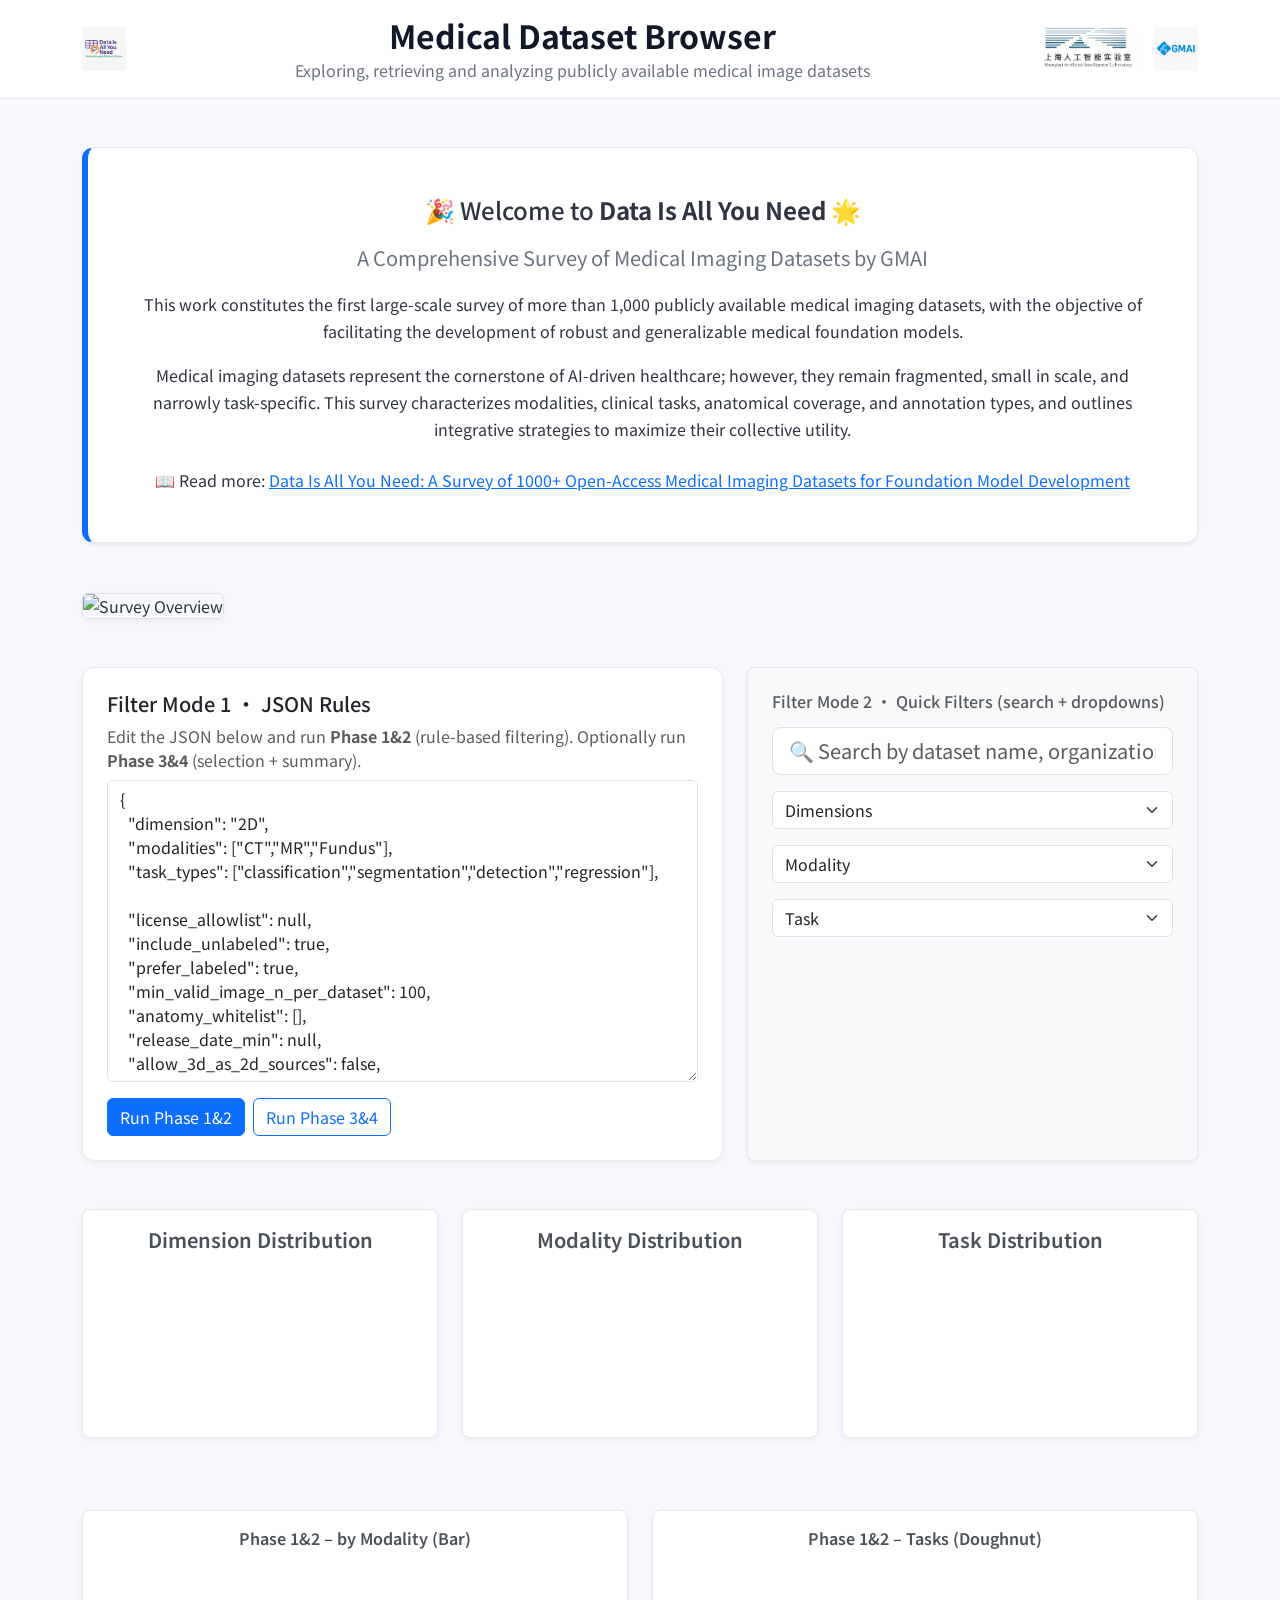
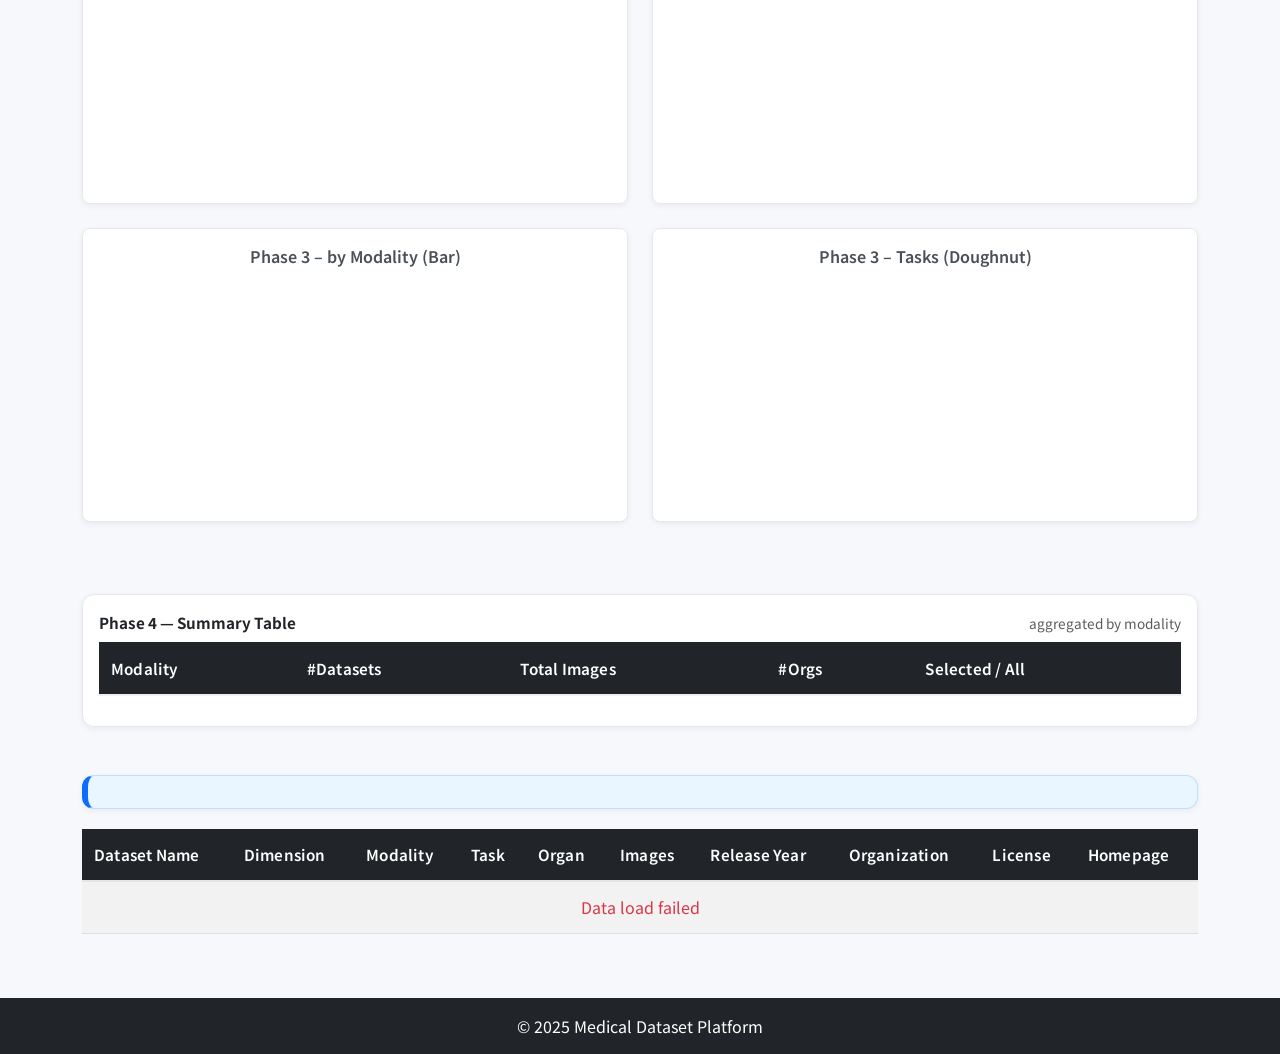
==== index.html @ 2f2f1a5c "Move index.html to repo root for GitHub Pages" ====
<!DOCTYPE html>
<html lang="en">
<head>
  <meta charset="UTF-8" />
  <meta
    name="viewport"
    content="width=device-width, initial-scale=1.0" />
  <title>Medical Dataset Browser</title>

  <!-- Bootstrap -->
  <link
    href="https://cdn.jsdelivr.net/npm/bootstrap@5.3.3/dist/css/bootstrap.min.css"
    rel="stylesheet" />

  <!-- Google Fonts -->
  <link rel="preconnect" href="https://fonts.googleapis.com" />
  <link rel="preconnect" href="https://fonts.gstatic.com" crossorigin />
  <link
    href="https://fonts.googleapis.com/css2?family=Noto+Sans+SC:wght@300;400;500;700&display=swap"
    rel="stylesheet" />

  <!-- Project styles -->
  <link rel="stylesheet" href="static/css/style.css" />

  <!-- Inline tweaks for header, layout, and compact phase charts -->
  <style>
    /* White header with left/right logos */
    .app-header {
      background: #ffffff;
      border-bottom: 1px solid #e6e8ef;
    }
    .app-header .header-title {
      color: #111827;
      font-weight: 700;
      font-size: 2rem;
      margin: 0;
      line-height: 1.2;
    }
    .app-header .subtitle {
      color: #6b7280;
      margin: 0;
    }
    .app-header img {
      height: 38px;
      object-fit: contain;
    }
    @media (min-width: 992px) {
      .app-header img { height: 44px; }
    }

    /* Put Mode 1 (JSON) and Mode 2 (Quick) on one row */
    #filter-row .card,
    #filters { height: 100%; }

    /* Compact phase charts */
    #phase-charts canvas { max-height: 220px; height: 220px; }

    .summary-title { font-size: .95rem; font-weight: 700; }
  </style>
</head>
<body>
  <!-- Header (white) with one logo on the left and two on the right) -->
  <header class="app-header py-3">
    <div class="container">
      <div class="d-flex align-items-center justify-content-between gap-3">
        <!-- Left: single logo -->
        <div class="d-flex align-items-center gap-2">
          <img src="static/img/logo-survey.png" alt="Survey Logo">
        </div>

        <!-- Center: title -->
        <div class="text-center flex-grow-1">
          <h1 class="header-title mb-1">Medical Dataset Browser</h1>
          <p class="subtitle">Exploring, retrieving and analyzing publicly available medical image datasets</p>
        </div>

        <!-- Right: two logos -->
        <div class="d-flex align-items-center gap-3">
          <img src="static/img/logo-shai.png" alt="Shanghai AI Lab Logo">
          <img src="static/img/logo-gmai.png" alt="GMAI Logo">
        </div>
      </div>
    </div>
  </header>

  <main class="container my-5">
    <!-- Intro -->
    <section class="intro-box p-4 p-md-5 mb-5 text-center shadow-sm">
      <h4 class="mb-3">🎉 Welcome to <strong>Data Is All You Need</strong> 🌟</h4>
      <p class="lead mb-3">A Comprehensive Survey of Medical Imaging Datasets by GMAI</p>
      <p>
        This work constitutes the first large-scale survey of more than 1,000 publicly available medical imaging datasets,
        with the objective of facilitating the development of robust and generalizable medical foundation models.
      </p>
      <p>
        Medical imaging datasets represent the cornerstone of AI-driven healthcare; however, they remain fragmented, small in scale,
        and narrowly task-specific. This survey characterizes modalities, clinical tasks, anatomical coverage, and annotation types,
        and outlines integrative strategies to maximize their collective utility.
      </p>
      <p class="mt-4 mb-0">
        📖 Read more:
        <a href="#" class="text-decoration-underline">Data Is All You Need: A Survey of 1000+ Open-Access Medical Imaging Datasets for Foundation Model Development</a>
      </p>
    </section>

    <!-- Visual summary -->
    <section id="visual-summary" class="mb-5">
      <div class="row mb-4">
        <div class="col-12">
          <img src="static/img/overview.png" class="img-fluid rounded border" alt="Survey Overview" />
        </div>
      </div>
    </section>

    <!-- Filters row: Mode 1 (JSON) + Mode 2 (Quick) side by side -->
    <section id="filter-row" class="mb-5">
      <div class="row g-4 align-items-stretch">
        <!-- Mode 1: JSON Rules -->
        <div class="col-lg-7">
          <section class="card p-3 p-md-4 h-100">
            <h5 class="mb-2">Filter Mode 1 · JSON Rules</h5>
            <p class="text-muted mb-2">
              Edit the JSON below and run <strong>Phase 1&2</strong> (rule-based filtering). Optionally run <strong>Phase 3&4</strong> (selection + summary).
            </p>
            <textarea id="filter-json" class="form-control" rows="12" spellcheck="false">
{
  "dimension": "2D",
  "modalities": ["CT","MR","Fundus"],
  "task_types": ["classification","segmentation","detection","regression"],

  "license_allowlist": null,
  "include_unlabeled": true,
  "prefer_labeled": true,
  "min_valid_image_n_per_dataset": 100,
  "anatomy_whitelist": [],
  "release_date_min": null,
  "allow_3d_as_2d_sources": false,

  "selection": {
    "enable": false,
    "min_datasets_per_modality": 2,
    "min_orgs_per_modality": 2
  }
}
            </textarea>
            <div class="mt-3 d-flex flex-wrap gap-2">
              <button id="btn-apply-phase12" class="btn btn-primary">Run Phase 1&2</button>
              <button id="btn-apply-phase3" class="btn btn-outline-primary">Run Phase 3&4</button>
              <span id="json-error" class="text-danger ms-2"></span>
            </div>
          </section>
        </div>

        <!-- Mode 2: Quick Filters -->
        <div class="col-lg-5">
          <section id="filters" class="p-4 bg-light rounded-3 shadow-sm h-100">
            <h6 class="mb-3 text-muted">Filter Mode 2 · Quick Filters (search + dropdowns)</h6>
            <div class="row g-3 align-items-center">
              <div class="col-12">
                <input
                  type="text"
                  id="search-box"
                  class="form-control form-control-lg"
                  placeholder="🔍 Search by dataset name, organization, or organ..." />
              </div>
              <div class="col-12">
                <select id="dimension-filter" class="form-select">
                  <option value="">Dimensions</option>
                </select>
              </div>
              <div class="col-12">
                <select id="modality-filter" class="form-select">
                  <option value="">Modality</option>
                </select>
              </div>
              <div class="col-12">
                <select id="task-filter" class="form-select">
                  <option value="">Task</option>
                </select>
              </div>
            </div>
          </section>
        </div>
      </div>
    </section>

    <!-- Global charts (overview) -->
    <section id="charts" class="mb-5">
      <div class="row text-center">
        <div class="col-lg-4 col-md-6 mb-4">
          <div class="chart-container">
            <h5 class="chart-title">Dimension Distribution</h5>
            <canvas id="dimension-chart"></canvas>
          </div>
        </div>
        <div class="col-lg-4 col-md-6 mb-4">
          <div class="chart-container">
            <h5 class="chart-title">Modality Distribution</h5>
            <canvas id="modality-chart"></canvas>
          </div>
        </div>
        <div class="col-lg-4 col-md-12 mb-4">
          <div class="chart-container">
            <h5 class="chart-title">Task Distribution</h5>
            <canvas id="task-chart"></canvas>
          </div>
        </div>
      </div>
    </section>

    <!-- Phase charts (driven by JSON) -->
    <section id="phase-charts" class="mb-5">
      <div class="row text-center">
        <!-- Phase 1&2: Bar + Pie on one row -->
        <div class="col-md-6 mb-4">
          <div class="chart-container">
            <h6 class="chart-title">Phase 1&2 – by Modality (Bar)</h6>
            <canvas id="phase12-modality-bar"></canvas>
          </div>
        </div>
        <div class="col-md-6 mb-4">
          <div class="chart-container">
            <h6 class="chart-title">Phase 1&2 – Tasks (Doughnut)</h6>
            <canvas id="phase12-task-pie"></canvas>
          </div>
        </div>

        <!-- Phase 3: Bar + Pie on one row -->
        <div class="col-md-6 mb-4">
          <div class="chart-container">
            <h6 class="chart-title">Phase 3 – by Modality (Bar)</h6>
            <canvas id="phase3-modality-bar"></canvas>
          </div>
        </div>
        <div class="col-md-6 mb-4">
          <div class="chart-container">
            <h6 class="chart-title">Phase 3 – Tasks (Doughnut)</h6>
            <canvas id="phase3-task-pie"></canvas>
          </div>
        </div>
      </div>
    </section>

    <!-- Phase 4: Summary table -->
    <section id="selection-summary" class="mb-5">
      <div class="card p-3">
        <div class="d-flex justify-content-between align-items-center">
          <span class="summary-title">Phase 4 — Summary Table</span>
          <span class="text-muted" style="font-size:.85rem;">aggregated by modality</span>
        </div>
        <div class="table-responsive mt-2">
          <table class="table table-sm table-striped align-middle">
            <thead class="table-dark">
              <tr>
                <th>Modality</th>
                <th>#Datasets</th>
                <th>Total Images</th>
                <th>#Orgs</th>
                <th>Selected / All</th>
              </tr>
            </thead>
            <tbody id="stats-body"></tbody>
          </table>
        </div>
      </div>
    </section>

    <!-- Dataset table (infinite scroll) -->
    <section id="dataset-table">
      <p id="results-count" class="text-muted" aria-live="polite"></p>
      <div class="table-responsive">
        <table class="table table-hover table-striped align-middle">
          <thead class="table-dark">
            <tr>
              <th>Dataset Name</th>
              <th>Dimension</th>
              <th>Modality</th>
              <th>Task</th>
              <th>Organ</th>
              <th>Images</th>
              <th>Release Year</th>
              <th>Organization</th>
              <th>License</th>
              <th>Homepage</th>
            </tr>
          </thead>
          <tbody id="table-body"></tbody>
        </table>

        <div id="no-results" class="alert alert-warning text-center d-none" role="alert">
          No matching dataset was found.
        </div>

        <div id="loading-indicator" class="text-center p-4 d-none" aria-live="polite">
          <div class="spinner-border text-primary" role="status">
            <span class="visually-hidden">Loading...</span>
          </div>
          <p class="mt-2 mb-0">Load more data...</p>
        </div>
      </div>
    </section>
  </main>

  <!-- Footer -->
  <footer class="bg-dark text-white text-center py-3 mt-5">
    <p class="mb-0">&copy; 2025 Medical Dataset Platform</p>
  </footer>

  <!-- Chart.js -->
  <script src="https://cdn.jsdelivr.net/npm/chart.js"></script>

  <!-- App script -->
  <script src="static/js/script.js"></script>
</body>
</html>
---- static/css/style.css ----
/* =========================
   Theme variables
   ========================= */
   :root {
    --bg: #f7f8fb;
    --text: #2f3441;
    --muted: #6b7280;
    --border: #e6e8ef;
    --card: #ffffff;
  
    --primary: #0d6efd;
    --primary-600: #0a58ca;
    --primary-100: #e9f5ff;
  
    --success: #198754;
    --warning: #ffc107;
    --danger: #dc3545;
  
    --shadow-sm: 0 2px 6px rgba(20, 25, 36, 0.06);
    --shadow-md: 0 8px 24px rgba(20, 25, 36, 0.10);
    --shadow-lg: 0 16px 36px rgba(20, 25, 36, 0.14);
  
    --radius: 12px;
    --radius-sm: 8px;
  }
  
  /* =========================
     Global
     ========================= */
  html, body {
    height: 100%;
  }
  
  body {
    font-family: 'Noto Sans SC', system-ui, -apple-system, Segoe UI, Roboto, 'Helvetica Neue', Arial, sans-serif;
    background-color: var(--bg);
    color: var(--text);
    -webkit-font-smoothing: antialiased;
    -moz-osx-font-smoothing: grayscale;
  }
  
  /* =========================
     Header
     ========================= */
  header {
    background: #111827; /* deep gray for better contrast */
  }
  header .header-title {
    font-weight: 700;
    font-size: 2.25rem;
  }
  
  /* =========================
     Logos
     ========================= */
  #logos img {
    max-height: 72px;
    object-fit: contain;
    transition: transform .25s ease, filter .25s ease;
  }
  #logos img:hover {
    transform: translateY(-2px) scale(1.04);
    filter: saturate(1.1);
  }
  
  /* =========================
     Intro / Hero
     ========================= */
  .intro-box {
    background: var(--card);
    border: 1px solid var(--border);
    border-left: 6px solid var(--primary);
    border-radius: var(--radius);
    line-height: 1.7;
    box-shadow: var(--shadow-sm);
  }
  .intro-box .lead {
    font-weight: 400;
    color: var(--muted);
  }
  
  /* =========================
     Visual summary image
     ========================= */
  #visual-summary .img-fluid {
    border-radius: var(--radius);
    transition: transform .25s ease, box-shadow .25s ease;
    box-shadow: var(--shadow-sm);
  }
  #visual-summary .img-fluid:hover {
    transform: scale(1.01);
    box-shadow: var(--shadow-md);
  }
  
  /* =========================
     Filters panel (Mode 2)
     ========================= */
  #filters {
    background: #ffffff;
    border: 1px solid var(--border);
    border-radius: var(--radius);
    transition: box-shadow .25s ease, transform .25s ease;
    box-shadow: var(--shadow-sm);
  }
  #filters:hover {
    box-shadow: var(--shadow-md);
    transform: translateY(-1px);
  }
  
  .form-control:focus,
  .form-select:focus {
    border-color: var(--primary);
    box-shadow: 0 0 0 .25rem rgba(13, 110, 253, .15);
  }
  
  /* =========================
     Charts
     ========================= */
  .chart-container {
    background-color: var(--card);
    padding: 18px;
    border-radius: var(--radius-sm);
    border: 1px solid var(--border);
    box-shadow: var(--shadow-sm);
    transition: box-shadow .25s ease, transform .25s ease;
  }
  .chart-container:hover {
    box-shadow: var(--shadow-md);
    transform: translateY(-2px);
  }
  
  .chart-title {
    color: #495057;
    margin-bottom: 12px;
    font-weight: 600;
  }
  
  #phase-charts canvas { /* compact phase charts */
    max-height: 220px;
    height: 220px;
  }
  
  canvas:hover {
    cursor: pointer;
  }
  
  /* =========================
     Results banner
     ========================= */
  #results-count {
    background-color: var(--primary-100);
    border: 1px solid #bde0ff;
    border-left: 6px solid var(--primary);
    border-radius: var(--radius);
    padding: 1rem 1.25rem;
    margin-bottom: 1.25rem;
    font-size: 1.05rem;
    font-weight: 600;
    color: var(--primary-600);
    box-shadow: var(--shadow-sm);
  }
  
  /* =========================
     Table
     ========================= */
  .table-responsive {
    background: transparent;
  }
  
  /* Sticky header with subtle backdrop */
  .table thead {
    position: sticky;
    top: 0;
    z-index: 10;
    background: #1f2937; /* slate-800 */
    color: #fff;
    box-shadow: 0 2px 0 rgba(0,0,0,.06);
  }
  .table thead th {
    border: none;
    letter-spacing: .2px;
    font-weight: 600;
    font-size: .95rem;
  }
  
  /* Row cells */
  .table td, .table th {
    padding: 0.9rem 0.75rem;
    vertical-align: middle;
  }
  
  /* Zebra rows (subtle) */
  .table-striped > tbody > tr:nth-of-type(odd) > * {
    --bs-table-accent-bg: #fafbfc;
  }
  
  /* Row hover “lift” effect */
  .table-hover tbody tr {
    transition: transform .18s ease, box-shadow .18s ease, background-color .18s ease;
  }
  .table-hover tbody tr:hover {
    background-color: #eef2ff; /* soft indigo tint */
    transform: translateY(-1px);
    box-shadow: 0 6px 16px rgba(17, 24, 39, .10);
  }
  
  /* Links */
  .table a {
    text-decoration: none;
    font-weight: 600;
    color: var(--primary-600);
  }
  .table a:hover {
    text-decoration: underline;
  }
  
  /* “Badge” chip styling in Dimension column */
  .badge.bg-secondary {
    background: #6c757d;
    border: 1px solid rgba(255,255,255,.35);
    font-weight: 600;
    letter-spacing: .2px;
    padding: .4em .55em;
    border-radius: 999px;
  }
  
  /* No results alert */
  #no-results {
    font-size: 1.05rem;
    font-weight: 600;
    border-radius: var(--radius-sm);
  }
  
  /* =========================
     Cards (generic)
     ========================= */
  .card {
    border: 1px solid var(--border);
    border-radius: var(--radius);
    box-shadow: var(--shadow-sm);
  }
  .card:hover {
    box-shadow: var(--shadow-md);
  }
  
  /* =========================
     Footer
     ========================= */
  footer {
    padding-top: 1.5rem;
    padding-bottom: 1.5rem;
    background: #111827;
  }
  
  /* =========================
     Utilities
     ========================= */
  .rounded-xl { border-radius: 16px !important; }
  .shadow-soft { box-shadow: var(--shadow-sm) !important; }
  .shadow-elevate { box-shadow: var(--shadow-md) !important; }
  
  /* Make buttons feel a bit crisper on hover */
  .btn-primary:hover {
    filter: brightness(0.98) saturate(1.05);
    box-shadow: 0 6px 16px rgba(13, 110, 253, .25);
    transform: translateY(-1px);
    transition: all .18s ease;
  }
  .btn-outline-primary:hover {
    box-shadow: 0 6px 16px rgba(13, 110, 253, .20);
    transform: translateY(-1px);
    transition: all .18s ease;
  }
  
  /* Phase 4 small title already in HTML; ensure compact spacing */
  .summary-title {
    font-size: .95rem;
    font-weight: 700;
  }
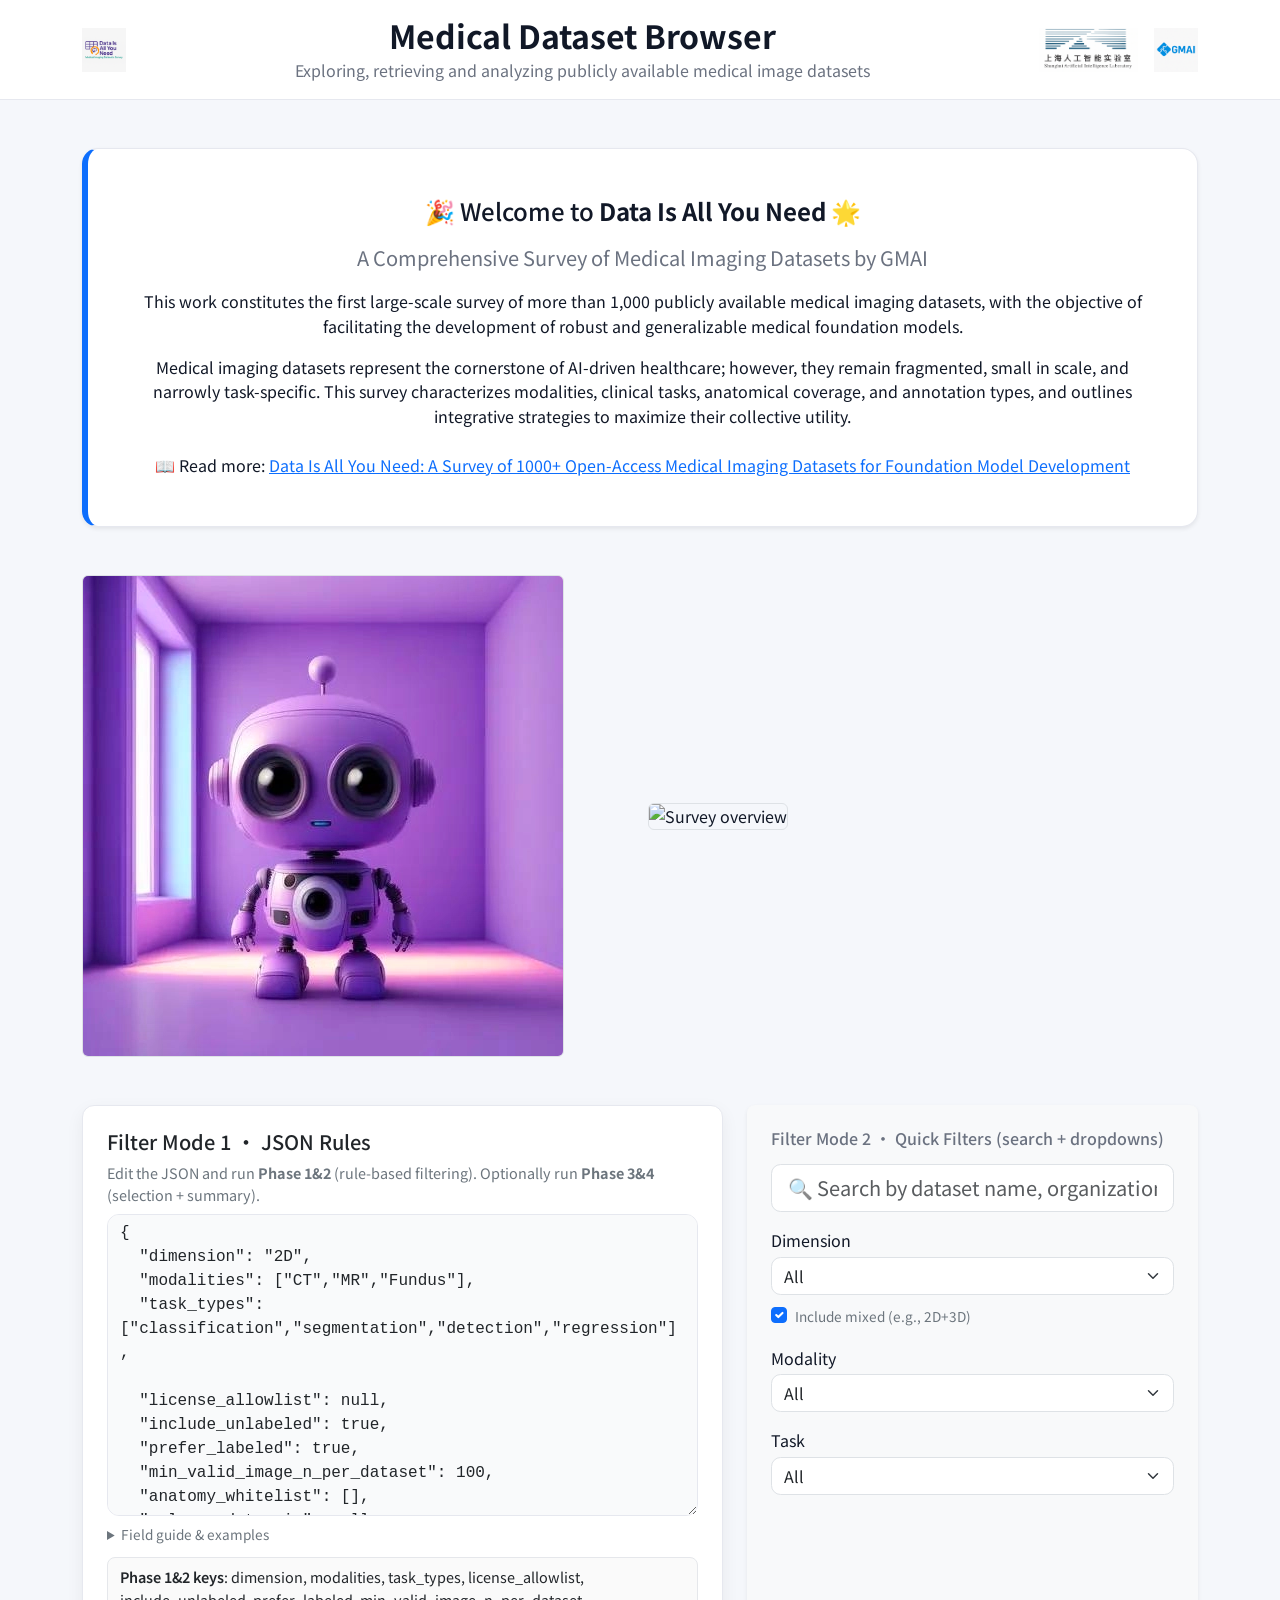
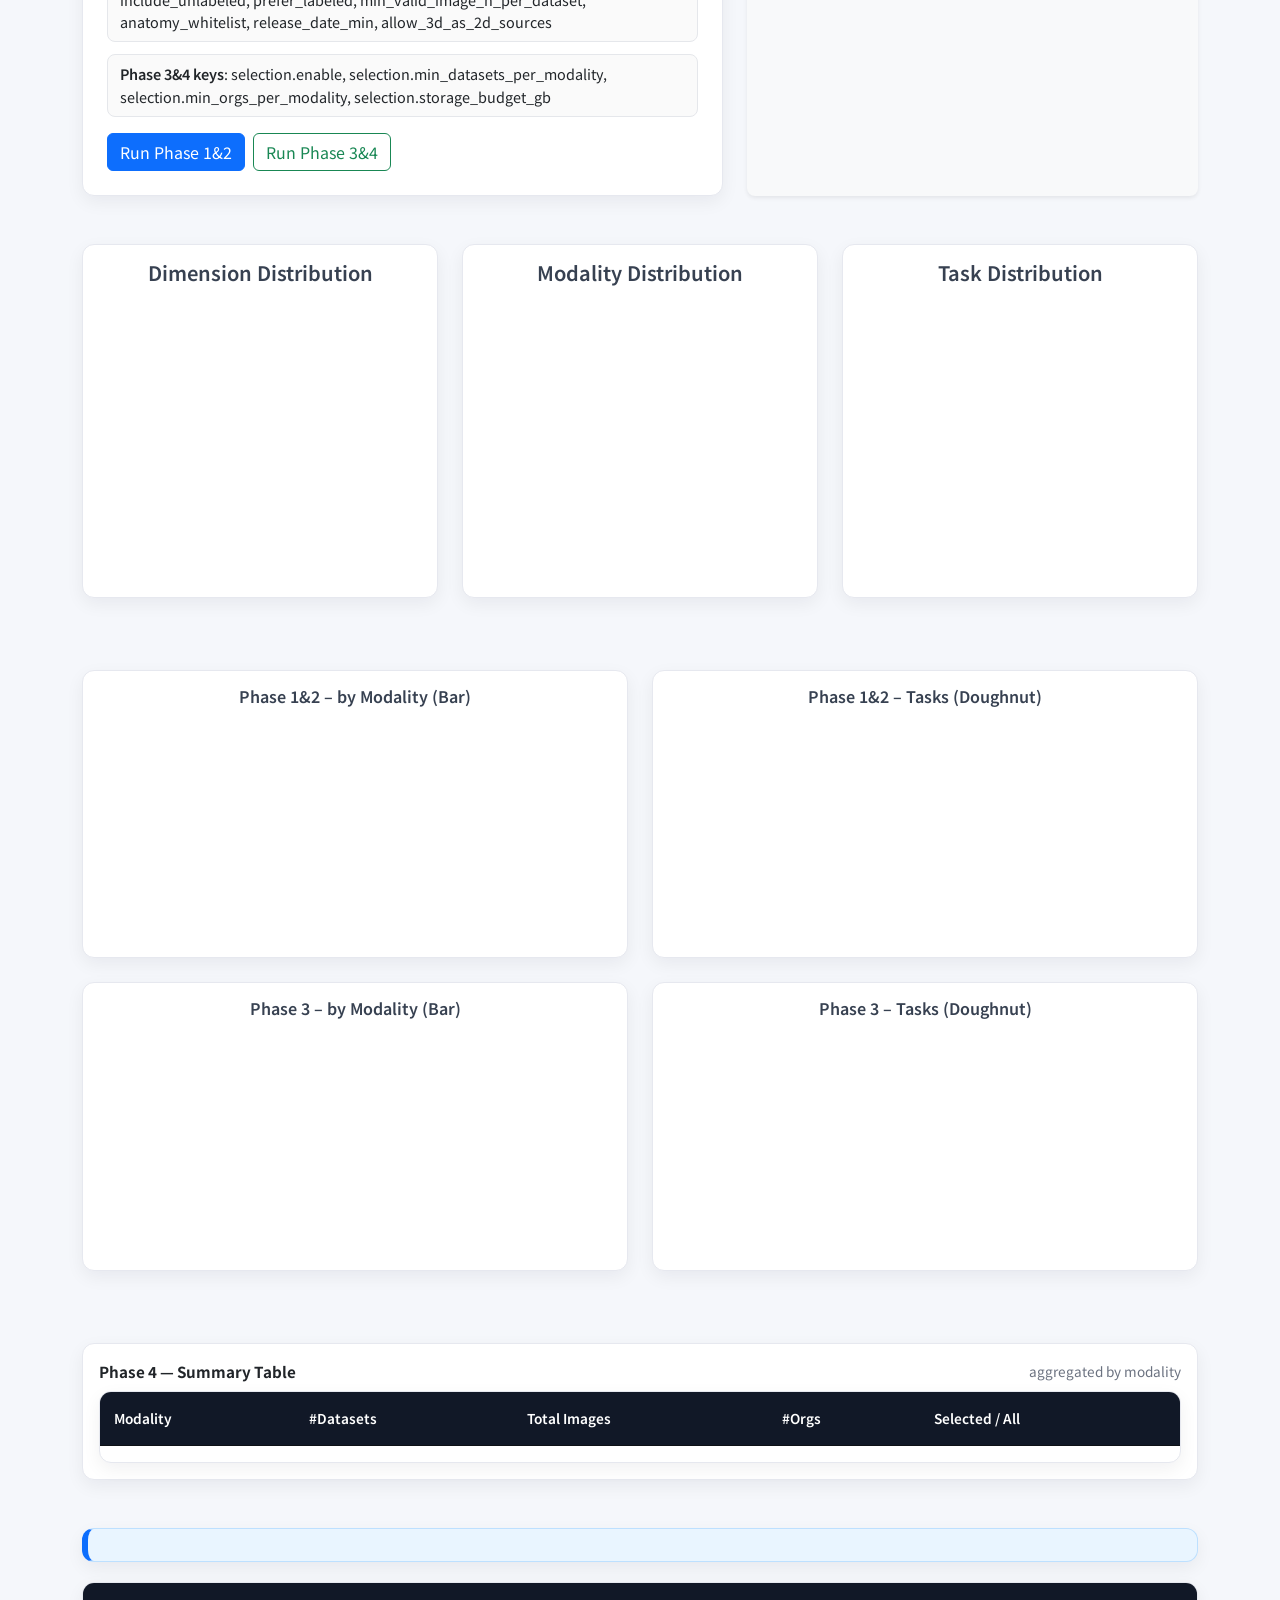
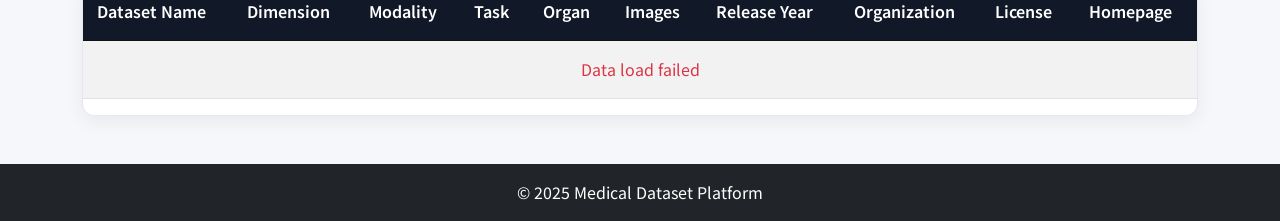
==== commit f16a64d6: "style: refine theme, table hover, phase highlights; docs: layout polish" ====
--- a/index.html
+++ b/index.html
@@ -22,44 +22,34 @@
   <!-- Project styles -->
   <link rel="stylesheet" href="static/css/style.css" />
 
-  <!-- Inline tweaks for header, layout, and compact phase charts -->
   <style>
-    /* White header with left/right logos */
-    .app-header {
-      background: #ffffff;
-      border-bottom: 1px solid #e6e8ef;
-    }
-    .app-header .header-title {
-      color: #111827;
-      font-weight: 700;
-      font-size: 2rem;
-      margin: 0;
-      line-height: 1.2;
-    }
-    .app-header .subtitle {
-      color: #6b7280;
-      margin: 0;
-    }
-    .app-header img {
-      height: 38px;
-      object-fit: contain;
-    }
-    @media (min-width: 992px) {
-      .app-header img { height: 44px; }
-    }
-
-    /* Put Mode 1 (JSON) and Mode 2 (Quick) on one row */
-    #filter-row .card,
-    #filters { height: 100%; }
-
-    /* Compact phase charts */
-    #phase-charts canvas { max-height: 220px; height: 220px; }
-
-    .summary-title { font-size: .95rem; font-weight: 700; }
+    /* header */
+    .app-header{background:#fff;border-bottom:1px solid #e6e8ef}
+    .app-header .header-title{color:#111827;font-weight:700;font-size:2rem;margin:0;line-height:1.2}
+    .app-header .subtitle{color:#6b7280;margin:0}
+    .app-header img{height:38px;object-fit:contain}
+    @media (min-width: 992px){.app-header img{height:44px}}
+
+    /* keep two-mode row aligned */
+    #filter-row .card,#filters{height:100%}
+
+    /* compact phase charts */
+    #phase-charts canvas{max-height:220px;height:220px}
+
+    /* Mode 1 helpers */
+    .small-muted{font-size:.9rem;color:#6c757d}
+    .json-hints{display:flex;gap:.75rem;flex-wrap:wrap;margin-top:.75rem}
+    .hint-box{border:1px solid #e5e7eb;border-radius:.5rem;padding:.5rem .75rem;background:#fafafa;font-size:.9rem}
+    .hint-box b{font-weight:600}
+    .hint-box.active{box-shadow:0 0 0 .2rem rgba(13,110,253,.2);border-color:#0d6efd;background:#f0f6ff}
+    .phase12-active{box-shadow:0 0 0 .25rem rgba(13,110,253,.25)!important;border-color:#0d6efd!important}
+    .phase34-active{box-shadow:0 0 0 .25rem rgba(25,135,84,.25)!important;border-color:#198754!important}
+
+    .form-help{font-size:.85rem;color:#6c757d}
   </style>
 </head>
 <body>
-  <!-- Header (white) with one logo on the left and two on the right) -->
+  <!-- Header -->
   <header class="app-header py-3">
     <div class="container">
       <div class="d-flex align-items-center justify-content-between gap-3">
@@ -67,13 +57,11 @@
         <div class="d-flex align-items-center gap-2">
           <img src="static/img/logo-survey.png" alt="Survey Logo">
         </div>
-
-        <!-- Center: title -->
+        <!-- Center -->
         <div class="text-center flex-grow-1">
           <h1 class="header-title mb-1">Medical Dataset Browser</h1>
           <p class="subtitle">Exploring, retrieving and analyzing publicly available medical image datasets</p>
         </div>
-
         <!-- Right: two logos -->
         <div class="d-flex align-items-center gap-3">
           <img src="static/img/logo-shai.png" alt="Shanghai AI Lab Logo">
@@ -103,25 +91,29 @@
       </p>
     </section>
 
-    <!-- Visual summary -->
+    <!-- Visual summary (use img_4 left + overview right) -->
     <section id="visual-summary" class="mb-5">
-      <div class="row mb-4">
-        <div class="col-12">
-          <img src="static/img/overview.png" class="img-fluid rounded border" alt="Survey Overview" />
-        </div>
-      </div>
-    </section>
-
-    <!-- Filters row: Mode 1 (JSON) + Mode 2 (Quick) side by side -->
+      <div class="row g-3 align-items-center">
+        <div class="col-lg-6">
+          <img src="static/img/img_4.png" class="img-fluid rounded border" alt="Modality collage" />
+        </div>
+        <div class="col-lg-6">
+          <img src="static/img/overview.png" class="img-fluid rounded border" alt="Survey overview" />
+        </div>
+      </div>
+    </section>
+
+    <!-- Filters row: Mode 1 + Mode 2 -->
     <section id="filter-row" class="mb-5">
       <div class="row g-4 align-items-stretch">
         <!-- Mode 1: JSON Rules -->
         <div class="col-lg-7">
           <section class="card p-3 p-md-4 h-100">
             <h5 class="mb-2">Filter Mode 1 · JSON Rules</h5>
-            <p class="text-muted mb-2">
-              Edit the JSON below and run <strong>Phase 1&2</strong> (rule-based filtering). Optionally run <strong>Phase 3&4</strong> (selection + summary).
+            <p class="small-muted mb-2">
+              Edit the JSON and run <b>Phase 1&2</b> (rule-based filtering). Optionally run <b>Phase 3&4</b> (selection + summary).
             </p>
+
             <textarea id="filter-json" class="form-control" rows="12" spellcheck="false">
 {
   "dimension": "2D",
@@ -139,13 +131,47 @@
   "selection": {
     "enable": false,
     "min_datasets_per_modality": 2,
-    "min_orgs_per_modality": 2
+    "min_orgs_per_modality": 2,
+    "storage_budget_gb": null
   }
 }
             </textarea>
+
+            <!-- Field guide -->
+            <details class="mt-2">
+              <summary class="form-help">Field guide & examples</summary>
+              <div class="mt-2 small">
+                <ul class="mb-2">
+                  <li><code>dimension</code>: one of <code>"2D"</code>, <code>"3D"</code>, <code>"video"</code>. <em>Tip</em>: set <code>allow_3d_as_2d_sources</code> to true if you accept 3D as 2D sources.</li>
+                  <li><code>modalities</code>: array of primary modalities (e.g., <code>["CT","MR","Fundus"]</code>).</li>
+                  <li><code>task_types</code>: array of clinical tasks (e.g., classification / segmentation / detection / regression).</li>
+                  <li><code>license_allowlist</code>: optional list of accepted licenses (strings), otherwise not restricted.</li>
+                  <li><code>include_unlabeled</code>: include datasets without labels (default true).</li>
+                  <li><code>prefer_labeled</code>: hint for downstream selection; does not filter by itself.</li>
+                  <li><code>min_valid_image_n_per_dataset</code>: minimum number of valid images per dataset.</li>
+                  <li><code>anatomy_whitelist</code>: restrict by organ keywords (substring match).</li>
+                  <li><code>release_date_min</code>: minimum release year (YYYY or "YYYY-MM-DD").</li>
+                  <li><code>selection.enable</code>: enable Phase 3 constraints. Use <code>min_datasets_per_modality</code>, <code>min_orgs_per_modality</code>; <code>storage_budget_gb</code> is optional (not enforced).</li>
+                </ul>
+              </div>
+            </details>
+
+            <!-- Phase key hints -->
+            <div class="json-hints">
+              <div id="hint-p12" class="hint-box">
+                <b>Phase 1&2 keys</b>: dimension, modalities, task_types, license_allowlist,
+                include_unlabeled, prefer_labeled, min_valid_image_n_per_dataset,
+                anatomy_whitelist, release_date_min, allow_3d_as_2d_sources
+              </div>
+              <div id="hint-p34" class="hint-box">
+                <b>Phase 3&4 keys</b>: selection.enable, selection.min_datasets_per_modality,
+                selection.min_orgs_per_modality, selection.storage_budget_gb
+              </div>
+            </div>
+
             <div class="mt-3 d-flex flex-wrap gap-2">
               <button id="btn-apply-phase12" class="btn btn-primary">Run Phase 1&2</button>
-              <button id="btn-apply-phase3" class="btn btn-outline-primary">Run Phase 3&4</button>
+              <button id="btn-apply-phase3" class="btn btn-outline-success">Run Phase 3&4</button>
               <span id="json-error" class="text-danger ms-2"></span>
             </div>
           </section>
@@ -155,7 +181,7 @@
         <div class="col-lg-5">
           <section id="filters" class="p-4 bg-light rounded-3 shadow-sm h-100">
             <h6 class="mb-3 text-muted">Filter Mode 2 · Quick Filters (search + dropdowns)</h6>
-            <div class="row g-3 align-items-center">
+            <div class="row g-3">
               <div class="col-12">
                 <input
                   type="text"
@@ -163,19 +189,35 @@
                   class="form-control form-control-lg"
                   placeholder="🔍 Search by dataset name, organization, or organ..." />
               </div>
+
+              <!-- Dimension: fixed 2D/3D/video + include-mixed checkbox -->
               <div class="col-12">
+                <label class="form-label mb-1">Dimension</label>
                 <select id="dimension-filter" class="form-select">
-                  <option value="">Dimensions</option>
+                  <option value="">All</option>
+                  <option value="2D">2D</option>
+                  <option value="3D">3D</option>
+                  <option value="video">video</option>
                 </select>
-              </div>
+                <div class="form-check mt-2">
+                  <input class="form-check-input" type="checkbox" id="include-mixed-dimension" checked>
+                  <label class="form-check-label form-help" for="include-mixed-dimension">
+                    Include mixed (e.g., 2D+3D)
+                  </label>
+                </div>
+              </div>
+
               <div class="col-12">
+                <label class="form-label mb-1">Modality</label>
                 <select id="modality-filter" class="form-select">
-                  <option value="">Modality</option>
+                  <option value="">All</option>
                 </select>
               </div>
+
               <div class="col-12">
+                <label class="form-label mb-1">Task</label>
                 <select id="task-filter" class="form-select">
-                  <option value="">Task</option>
+                  <option value="">All</option>
                 </select>
               </div>
             </div>
@@ -184,7 +226,7 @@
       </div>
     </section>
 
-    <!-- Global charts (overview) -->
+    <!-- Global charts -->
     <section id="charts" class="mb-5">
       <div class="row text-center">
         <div class="col-lg-4 col-md-6 mb-4">
@@ -208,10 +250,9 @@
       </div>
     </section>
 
-    <!-- Phase charts (driven by JSON) -->
+    <!-- Phase charts -->
     <section id="phase-charts" class="mb-5">
       <div class="row text-center">
-        <!-- Phase 1&2: Bar + Pie on one row -->
         <div class="col-md-6 mb-4">
           <div class="chart-container">
             <h6 class="chart-title">Phase 1&2 – by Modality (Bar)</h6>
@@ -224,8 +265,6 @@
             <canvas id="phase12-task-pie"></canvas>
           </div>
         </div>
-
-        <!-- Phase 3: Bar + Pie on one row -->
         <div class="col-md-6 mb-4">
           <div class="chart-container">
             <h6 class="chart-title">Phase 3 – by Modality (Bar)</h6>
@@ -265,7 +304,7 @@
       </div>
     </section>
 
-    <!-- Dataset table (infinite scroll) -->
+    <!-- Dataset table -->
     <section id="dataset-table">
       <p id="results-count" class="text-muted" aria-live="polite"></p>
       <div class="table-responsive">
--- a/static/css/style.css
+++ b/static/css/style.css
@@ -1,210 +1,234 @@
 /* =========================
-   Theme variables
+   Global theme & baseline
    ========================= */
    :root {
-    --bg: #f7f8fb;
-    --text: #2f3441;
+    --bg: #f5f7fb;
+    --text: #111827;
     --muted: #6b7280;
-    --border: #e6e8ef;
-    --card: #ffffff;
-  
     --primary: #0d6efd;
     --primary-600: #0a58ca;
-    --primary-100: #e9f5ff;
-  
+    --accent: #6f42c1;
+    --accent-600: #5a36a3;
     --success: #198754;
     --warning: #ffc107;
     --danger: #dc3545;
   
-    --shadow-sm: 0 2px 6px rgba(20, 25, 36, 0.06);
-    --shadow-md: 0 8px 24px rgba(20, 25, 36, 0.10);
-    --shadow-lg: 0 16px 36px rgba(20, 25, 36, 0.14);
-  
-    --radius: 12px;
-    --radius-sm: 8px;
-  }
-  
-  /* =========================
-     Global
-     ========================= */
+    --card: #ffffff;
+    --border: #e6e8ef;
+    --shadow: 0 6px 18px rgba(17,24,39,.06);
+    --ring: 0 0 0 3px rgba(13,110,253,.2);
+  }
+  
   html, body {
     height: 100%;
   }
   
   body {
-    font-family: 'Noto Sans SC', system-ui, -apple-system, Segoe UI, Roboto, 'Helvetica Neue', Arial, sans-serif;
-    background-color: var(--bg);
+    font-family: "Noto Sans SC", system-ui, -apple-system, Segoe UI, Roboto, "Helvetica Neue", Arial, sans-serif;
+    background: var(--bg);
     color: var(--text);
-    -webkit-font-smoothing: antialiased;
-    -moz-osx-font-smoothing: grayscale;
-  }
-  
-  /* =========================
-     Header
-     ========================= */
-  header {
-    background: #111827; /* deep gray for better contrast */
-  }
-  header .header-title {
+    line-height: 1.55;
+  }
+  
+  /* =========================
+     Header (white bar + logos)
+     ========================= */
+  .app-header {
+    background: #ffffff;
+    border-bottom: 1px solid var(--border);
+  }
+  .app-header .header-title {
+    color: var(--text);
     font-weight: 700;
-    font-size: 2.25rem;
-  }
-  
-  /* =========================
-     Logos
-     ========================= */
-  #logos img {
-    max-height: 72px;
+    font-size: 2rem;
+    margin: 0;
+    line-height: 1.2;
+  }
+  .app-header .subtitle {
+    color: var(--muted);
+    margin: 0;
+  }
+  .app-header img {
+    height: 38px;
     object-fit: contain;
-    transition: transform .25s ease, filter .25s ease;
-  }
-  #logos img:hover {
-    transform: translateY(-2px) scale(1.04);
-    filter: saturate(1.1);
-  }
-  
-  /* =========================
-     Intro / Hero
-     ========================= */
-  .intro-box {
+  }
+  @media (min-width: 992px) {
+    .app-header img { height: 44px; }
+  }
+  
+  /* =========================
+     Cards & containers
+     ========================= */
+  .card,
+  .chart-container {
     background: var(--card);
     border: 1px solid var(--border);
+    border-radius: .75rem;
+    box-shadow: var(--shadow);
+  }
+  
+  .chart-container {
+    padding: 1rem;
+    height: 100%;
+  }
+  .chart-title {
+    margin-bottom: .6rem;
+    font-weight: 600;
+    color: #374151;
+  }
+  
+  /* Global charts (dimension/modality/task) spacing for canvas */
+  #charts canvas {
+    max-height: 280px;
+    height: 280px;
+  }
+  
+  /* Phase charts compact height */
+  #phase-charts canvas {
+    max-height: 220px;
+    height: 220px;
+  }
+  
+  /* Hover pointer for interactive charts */
+  canvas:hover {
+    cursor: pointer;
+  }
+  
+  /* =========================
+     Intro box
+     ========================= */
+  .intro-box {
+    background: #ffffff;
+    border: 1px solid var(--border);
     border-left: 6px solid var(--primary);
-    border-radius: var(--radius);
-    line-height: 1.7;
-    box-shadow: var(--shadow-sm);
+    border-radius: 1rem;
   }
   .intro-box .lead {
+    color: var(--muted);
     font-weight: 400;
-    color: var(--muted);
-  }
-  
-  /* =========================
-     Visual summary image
+  }
+  
+  /* =========================
+     Logos row (overview images)
      ========================= */
   #visual-summary .img-fluid {
-    border-radius: var(--radius);
     transition: transform .25s ease, box-shadow .25s ease;
-    box-shadow: var(--shadow-sm);
   }
   #visual-summary .img-fluid:hover {
     transform: scale(1.01);
-    box-shadow: var(--shadow-md);
-  }
-  
-  /* =========================
-     Filters panel (Mode 2)
+    box-shadow: 0 10px 30px rgba(0,0,0,.08);
+  }
+  
+  /* =========================
+     Filter row (Mode 1 + Mode 2)
      ========================= */
   #filters {
-    background: #ffffff;
+    transition: box-shadow .25s ease;
+  }
+  #filters:hover {
+    box-shadow: 0 12px 32px rgba(0,0,0,.08);
+  }
+  .form-control:focus,
+  .form-select:focus,
+  textarea:focus {
+    border-color: var(--primary);
+    box-shadow: var(--ring);
+  }
+  
+  /* Mode 1 JSON textarea styling */
+  #filter-json {
+    font-family: ui-monospace, SFMono-Regular, Menlo, Monaco, Consolas, "Liberation Mono","Courier New", monospace;
+    background: #f9fafb;
     border: 1px solid var(--border);
-    border-radius: var(--radius);
-    transition: box-shadow .25s ease, transform .25s ease;
-    box-shadow: var(--shadow-sm);
-  }
-  #filters:hover {
-    box-shadow: var(--shadow-md);
-    transform: translateY(-1px);
-  }
-  
-  .form-control:focus,
-  .form-select:focus {
-    border-color: var(--primary);
-    box-shadow: 0 0 0 .25rem rgba(13, 110, 253, .15);
-  }
-  
-  /* =========================
-     Charts
-     ========================= */
-  .chart-container {
-    background-color: var(--card);
-    padding: 18px;
-    border-radius: var(--radius-sm);
-    border: 1px solid var(--border);
-    box-shadow: var(--shadow-sm);
-    transition: box-shadow .25s ease, transform .25s ease;
-  }
-  .chart-container:hover {
-    box-shadow: var(--shadow-md);
-    transform: translateY(-2px);
-  }
-  
-  .chart-title {
-    color: #495057;
-    margin-bottom: 12px;
-    font-weight: 600;
-  }
-  
-  #phase-charts canvas { /* compact phase charts */
-    max-height: 220px;
-    height: 220px;
-  }
-  
-  canvas:hover {
-    cursor: pointer;
-  }
-  
-  /* =========================
-     Results banner
+    border-radius: .75rem;
+  }
+  
+  /* Phase running highlight (JS adds these classes) */
+  #filter-json.phase12-running {
+    border-left: 6px solid var(--primary);
+    box-shadow: 0 0 0 3px rgba(13,110,253,.12), 0 12px 28px rgba(13,110,253,.15);
+  }
+  #filter-json.phase34-running {
+    border-left: 6px solid var(--accent);
+    box-shadow: 0 0 0 3px rgba(111,66,193,.12), 0 12px 28px rgba(111,66,193,.15);
+  }
+  
+  /* Small helper text under JSON (optional) */
+  .json-help {
+    background: #f9fafb;
+    border: 1px dashed var(--border);
+    border-radius: .5rem;
+    color: #334155;
+    font-size: .9rem;
+    padding: .75rem .85rem;
+  }
+  
+  /* Error text for invalid JSON */
+  #json-error {
+    font-size: .9rem;
+  }
+  
+  /* =========================
+     Results banner above table
      ========================= */
   #results-count {
-    background-color: var(--primary-100);
+    background: #e9f5ff;
     border: 1px solid #bde0ff;
     border-left: 6px solid var(--primary);
-    border-radius: var(--radius);
+    border-radius: .75rem;
     padding: 1rem 1.25rem;
     margin-bottom: 1.25rem;
     font-size: 1.05rem;
-    font-weight: 600;
+    font-weight: 500;
     color: var(--primary-600);
-    box-shadow: var(--shadow-sm);
-  }
-  
-  /* =========================
-     Table
+    box-shadow: var(--shadow);
+  }
+  
+  /* =========================
+     Table styling
      ========================= */
   .table-responsive {
-    background: transparent;
-  }
-  
-  /* Sticky header with subtle backdrop */
+    background: #ffffff;
+    border-radius: .75rem;
+    border: 1px solid var(--border);
+    box-shadow: var(--shadow);
+  }
+  
   .table thead {
     position: sticky;
     top: 0;
-    z-index: 10;
-    background: #1f2937; /* slate-800 */
-    color: #fff;
-    box-shadow: 0 2px 0 rgba(0,0,0,.06);
-  }
-  .table thead th {
-    border: none;
-    letter-spacing: .2px;
-    font-weight: 600;
-    font-size: .95rem;
-  }
-  
-  /* Row cells */
+    z-index: 5;
+  }
+  
+  .table thead.table-dark th {
+    background: #111827 !important;
+    color: #ffffff !important;
+    border-color: #0e1116 !important;
+  }
+  
+  .table th {
+    font-weight: 600;
+    white-space: nowrap;
+  }
   .table td, .table th {
-    padding: 0.9rem 0.75rem;
+    padding: 1rem .85rem;
     vertical-align: middle;
   }
   
-  /* Zebra rows (subtle) */
   .table-striped > tbody > tr:nth-of-type(odd) > * {
-    --bs-table-accent-bg: #fafbfc;
-  }
-  
-  /* Row hover “lift” effect */
+    --bs-table-accent-bg: #f8fafc;
+  }
+  
   .table-hover tbody tr {
-    transition: transform .18s ease, box-shadow .18s ease, background-color .18s ease;
+    transition: transform .15s ease, box-shadow .15s ease, background-color .15s ease;
   }
   .table-hover tbody tr:hover {
-    background-color: #eef2ff; /* soft indigo tint */
+    background: #eef2ff;
     transform: translateY(-1px);
-    box-shadow: 0 6px 16px rgba(17, 24, 39, .10);
-  }
-  
-  /* Links */
+    box-shadow: 0 8px 20px rgba(0,0,0,.06);
+  }
+  
+  /* Links inside table */
   .table a {
     text-decoration: none;
     font-weight: 600;
@@ -212,69 +236,82 @@
   }
   .table a:hover {
     text-decoration: underline;
-  }
-  
-  /* “Badge” chip styling in Dimension column */
-  .badge.bg-secondary {
-    background: #6c757d;
-    border: 1px solid rgba(255,255,255,.35);
-    font-weight: 600;
-    letter-spacing: .2px;
-    padding: .4em .55em;
-    border-radius: 999px;
   }
   
   /* No results alert */
   #no-results {
     font-size: 1.05rem;
     font-weight: 600;
-    border-radius: var(--radius-sm);
-  }
-  
-  /* =========================
-     Cards (generic)
-     ========================= */
-  .card {
-    border: 1px solid var(--border);
-    border-radius: var(--radius);
-    box-shadow: var(--shadow-sm);
-  }
-  .card:hover {
-    box-shadow: var(--shadow-md);
-  }
-  
-  /* =========================
-     Footer
-     ========================= */
-  footer {
-    padding-top: 1.5rem;
-    padding-bottom: 1.5rem;
-    background: #111827;
-  }
-  
-  /* =========================
-     Utilities
-     ========================= */
-  .rounded-xl { border-radius: 16px !important; }
-  .shadow-soft { box-shadow: var(--shadow-sm) !important; }
-  .shadow-elevate { box-shadow: var(--shadow-md) !important; }
-  
-  /* Make buttons feel a bit crisper on hover */
-  .btn-primary:hover {
-    filter: brightness(0.98) saturate(1.05);
-    box-shadow: 0 6px 16px rgba(13, 110, 253, .25);
-    transform: translateY(-1px);
-    transition: all .18s ease;
-  }
-  .btn-outline-primary:hover {
-    box-shadow: 0 6px 16px rgba(13, 110, 253, .20);
-    transform: translateY(-1px);
-    transition: all .18s ease;
-  }
-  
-  /* Phase 4 small title already in HTML; ensure compact spacing */
+  }
+  
+  /* Loading indicator spacing */
+  #loading-indicator p {
+    color: var(--muted);
+  }
+  
+  /* =========================
+     Summary table (Phase 4)
+     ========================= */
   .summary-title {
     font-size: .95rem;
     font-weight: 700;
   }
+  #selection-summary table thead th {
+    font-size: .85rem;
+  }
+  #selection-summary table tbody td {
+    font-size: .92rem;
+  }
+  
+  /* =========================
+     Buttons tweaks
+     ========================= */
+  .btn-primary {
+    background: var(--primary);
+    border-color: var(--primary);
+  }
+  .btn-primary:hover {
+    background: var(--primary-600);
+    border-color: var(--primary-600);
+  }
+  .btn-outline-primary {
+    color: var(--primary-600);
+    border-color: var(--primary-600);
+  }
+  .btn-outline-primary:hover {
+    color: #fff;
+    background: var(--primary-600);
+    border-color: var(--primary-600);
+  }
+  
+  /* =========================
+     Footer
+     ========================= */
+  footer {
+    padding-top: 1.25rem;
+    padding-bottom: 1.25rem;
+  }
+  
+  /* =========================
+     Utilities
+     ========================= */
+  .badge {
+    font-weight: 600;
+    letter-spacing: .2px;
+  }
+  .text-muted {
+    color: var(--muted) !important;
+  }
+  
+  /* Optional: compact selects in Mode 2 (look nicer on small screens) */
+  #filters .form-select,
+  #filters .form-control {
+    border-radius: .6rem;
+  }
+  
+  /* Optional: make JSON/filters cards equal height on large screens */
+  @media (min-width: 992px) {
+    #filter-row .card,
+    #filters { height: 100%; }
+  }
   
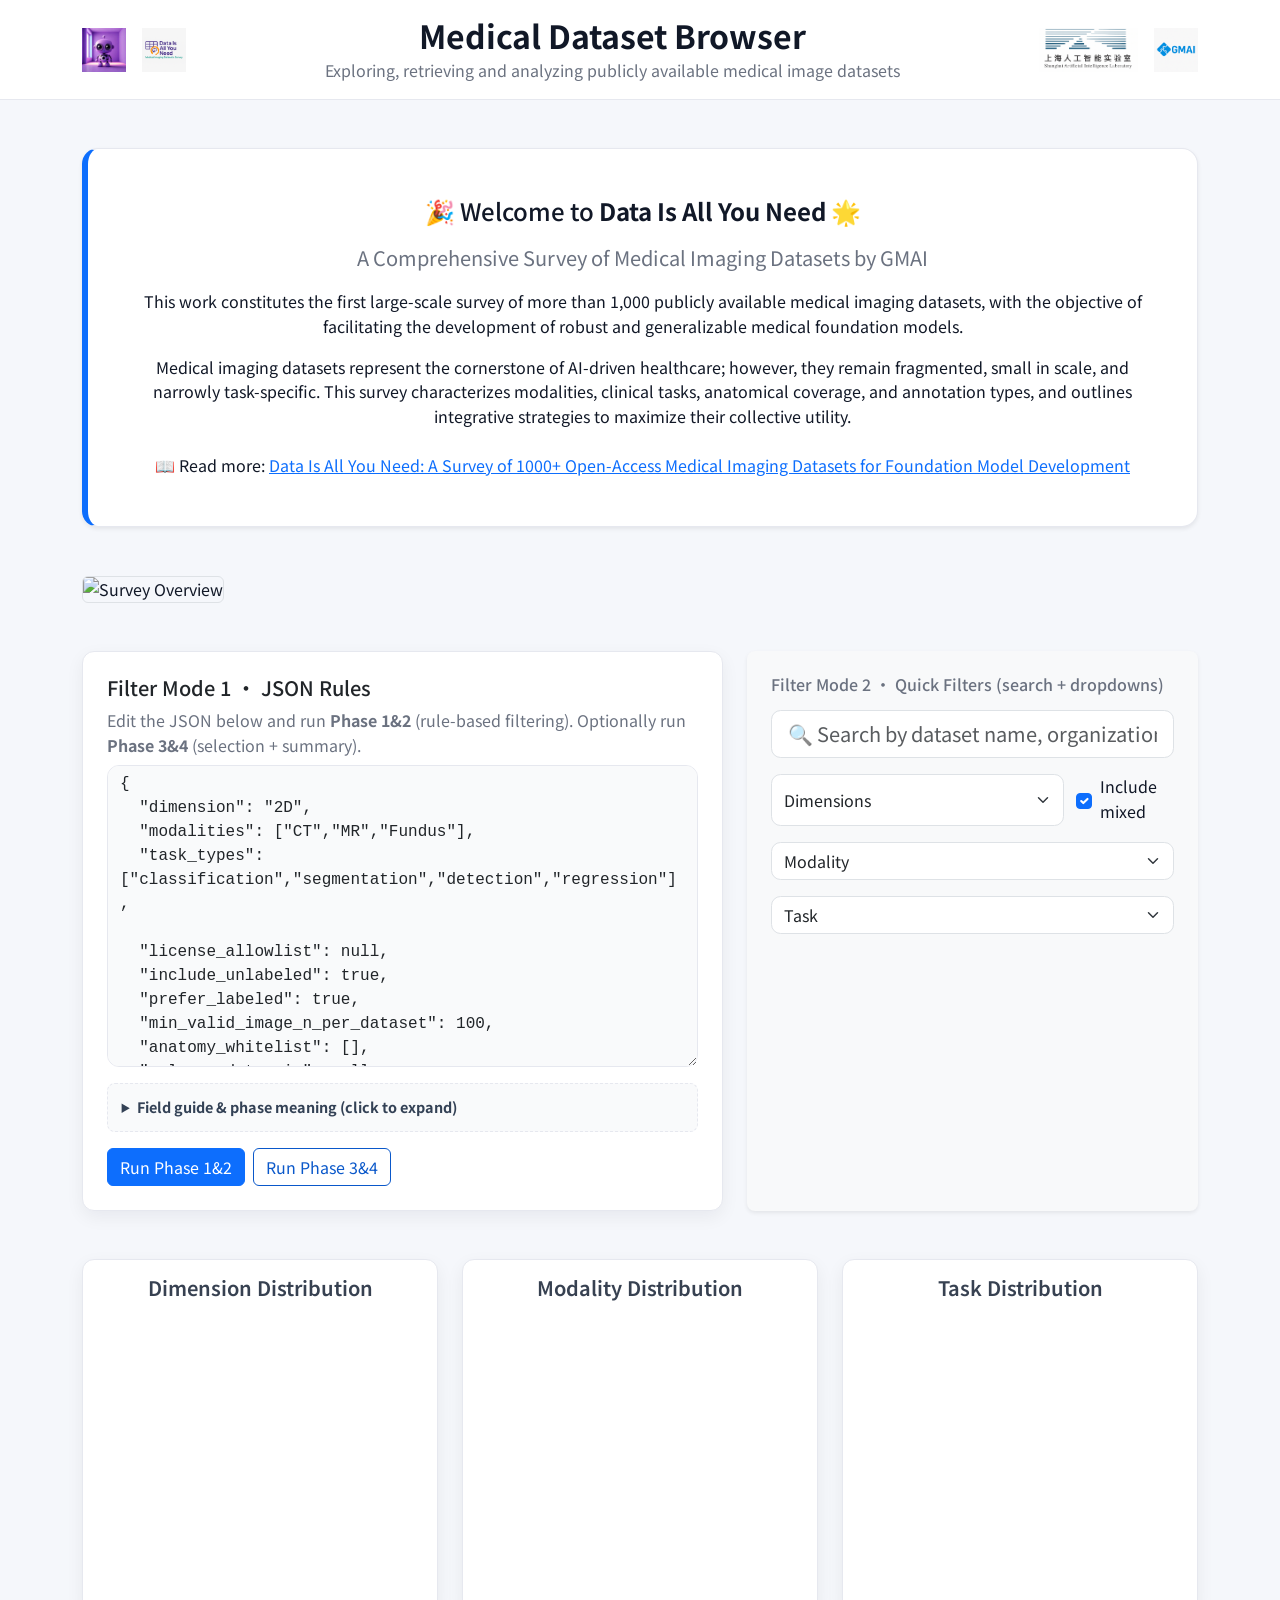
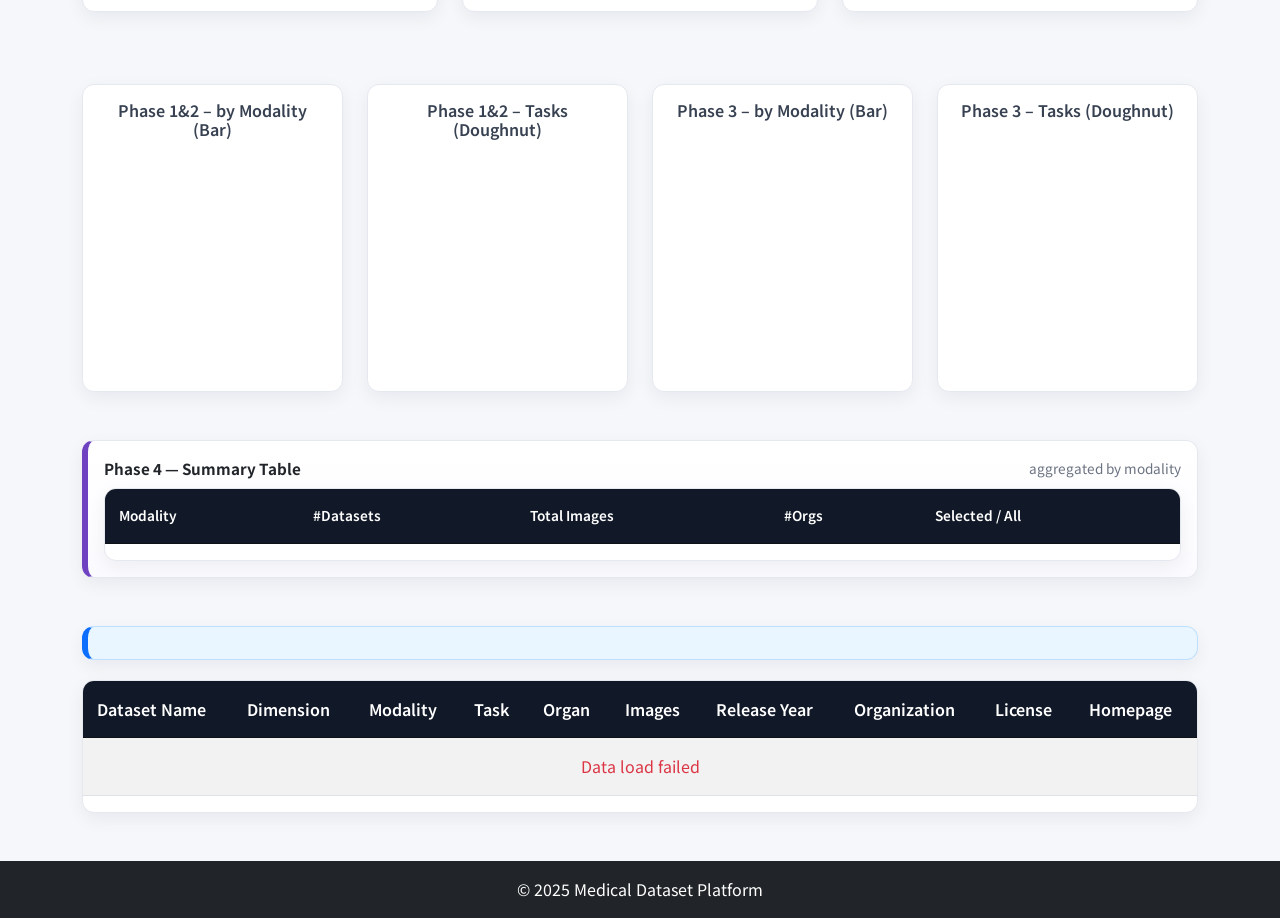
==== commit b12a4cef: "style: fliter mode1" ====
--- a/index.html
+++ b/index.html
@@ -23,49 +23,35 @@
   <link rel="stylesheet" href="static/css/style.css" />
 
   <style>
-    /* header */
-    .app-header{background:#fff;border-bottom:1px solid #e6e8ef}
-    .app-header .header-title{color:#111827;font-weight:700;font-size:2rem;margin:0;line-height:1.2}
-    .app-header .subtitle{color:#6b7280;margin:0}
-    .app-header img{height:38px;object-fit:contain}
-    @media (min-width: 992px){.app-header img{height:44px}}
-
-    /* keep two-mode row aligned */
-    #filter-row .card,#filters{height:100%}
-
-    /* compact phase charts */
-    #phase-charts canvas{max-height:220px;height:220px}
-
-    /* Mode 1 helpers */
-    .small-muted{font-size:.9rem;color:#6c757d}
-    .json-hints{display:flex;gap:.75rem;flex-wrap:wrap;margin-top:.75rem}
-    .hint-box{border:1px solid #e5e7eb;border-radius:.5rem;padding:.5rem .75rem;background:#fafafa;font-size:.9rem}
-    .hint-box b{font-weight:600}
-    .hint-box.active{box-shadow:0 0 0 .2rem rgba(13,110,253,.2);border-color:#0d6efd;background:#f0f6ff}
-    .phase12-active{box-shadow:0 0 0 .25rem rgba(13,110,253,.25)!important;border-color:#0d6efd!important}
-    .phase34-active{box-shadow:0 0 0 .25rem rgba(25,135,84,.25)!important;border-color:#198754!important}
-
-    .form-help{font-size:.85rem;color:#6c757d}
+    /* Minor layout helpers for this page */
+    .logos-left img { height: 40px; object-fit: contain; }
+    .logos-right img { height: 40px; object-fit: contain; }
+    @media (min-width: 992px) {
+      .logos-left img, .logos-right img { height: 44px; }
+    }
   </style>
 </head>
 <body>
-  <!-- Header -->
+  <!-- Header (white) with left and right logos -->
   <header class="app-header py-3">
     <div class="container">
       <div class="d-flex align-items-center justify-content-between gap-3">
-        <!-- Left: single logo -->
-        <div class="d-flex align-items-center gap-2">
+        <!-- Left: put img_4.png first, then survey -->
+        <div class="logos-left d-flex align-items-center gap-3">
+          <img src="static/img/img_4.png" alt="Project Mark">
           <img src="static/img/logo-survey.png" alt="Survey Logo">
         </div>
-        <!-- Center -->
+
+        <!-- Center: title -->
         <div class="text-center flex-grow-1">
           <h1 class="header-title mb-1">Medical Dataset Browser</h1>
-          <p class="subtitle">Exploring, retrieving and analyzing publicly available medical image datasets</p>
-        </div>
+          <p class="subtitle mb-0">Exploring, retrieving and analyzing publicly available medical image datasets</p>
+        </div>
+
         <!-- Right: two logos -->
-        <div class="d-flex align-items-center gap-3">
-          <img src="static/img/logo-shai.png" alt="Shanghai AI Lab Logo">
-          <img src="static/img/logo-gmai.png" alt="GMAI Logo">
+        <div class="logos-right d-flex align-items-center gap-3">
+          <img src="static/img/logo-shai.png" alt="Shanghai AI Lab">
+          <img src="static/img/logo-gmai.png" alt="GMAI">
         </div>
       </div>
     </div>
@@ -91,29 +77,25 @@
       </p>
     </section>
 
-    <!-- Visual summary (use img_4 left + overview right) -->
+    <!-- Visual summary -->
     <section id="visual-summary" class="mb-5">
-      <div class="row g-3 align-items-center">
-        <div class="col-lg-6">
-          <img src="static/img/img_4.png" class="img-fluid rounded border" alt="Modality collage" />
-        </div>
-        <div class="col-lg-6">
-          <img src="static/img/overview.png" class="img-fluid rounded border" alt="Survey overview" />
-        </div>
-      </div>
-    </section>
-
-    <!-- Filters row: Mode 1 + Mode 2 -->
+      <div class="row mb-4">
+        <div class="col-12">
+          <img src="static/img/overview.png" class="img-fluid rounded border" alt="Survey Overview" />
+        </div>
+      </div>
+    </section>
+
+    <!-- Filters row: Mode 1 (JSON) + Mode 2 (Quick) side by side -->
     <section id="filter-row" class="mb-5">
       <div class="row g-4 align-items-stretch">
         <!-- Mode 1: JSON Rules -->
         <div class="col-lg-7">
           <section class="card p-3 p-md-4 h-100">
             <h5 class="mb-2">Filter Mode 1 · JSON Rules</h5>
-            <p class="small-muted mb-2">
-              Edit the JSON and run <b>Phase 1&2</b> (rule-based filtering). Optionally run <b>Phase 3&4</b> (selection + summary).
+            <p class="text-muted mb-2">
+              Edit the JSON below and run <strong>Phase 1&2</strong> (rule-based filtering). Optionally run <strong>Phase 3&4</strong> (selection + summary).
             </p>
-
             <textarea id="filter-json" class="form-control" rows="12" spellcheck="false">
 {
   "dimension": "2D",
@@ -137,41 +119,38 @@
 }
             </textarea>
 
-            <!-- Field guide -->
-            <details class="mt-2">
-              <summary class="form-help">Field guide & examples</summary>
-              <div class="mt-2 small">
-                <ul class="mb-2">
-                  <li><code>dimension</code>: one of <code>"2D"</code>, <code>"3D"</code>, <code>"video"</code>. <em>Tip</em>: set <code>allow_3d_as_2d_sources</code> to true if you accept 3D as 2D sources.</li>
-                  <li><code>modalities</code>: array of primary modalities (e.g., <code>["CT","MR","Fundus"]</code>).</li>
-                  <li><code>task_types</code>: array of clinical tasks (e.g., classification / segmentation / detection / regression).</li>
-                  <li><code>license_allowlist</code>: optional list of accepted licenses (strings), otherwise not restricted.</li>
-                  <li><code>include_unlabeled</code>: include datasets without labels (default true).</li>
-                  <li><code>prefer_labeled</code>: hint for downstream selection; does not filter by itself.</li>
-                  <li><code>min_valid_image_n_per_dataset</code>: minimum number of valid images per dataset.</li>
-                  <li><code>anatomy_whitelist</code>: restrict by organ keywords (substring match).</li>
-                  <li><code>release_date_min</code>: minimum release year (YYYY or "YYYY-MM-DD").</li>
-                  <li><code>selection.enable</code>: enable Phase 3 constraints. Use <code>min_datasets_per_modality</code>, <code>min_orgs_per_modality</code>; <code>storage_budget_gb</code> is optional (not enforced).</li>
-                </ul>
-              </div>
-            </details>
-
-            <!-- Phase key hints -->
-            <div class="json-hints">
-              <div id="hint-p12" class="hint-box">
-                <b>Phase 1&2 keys</b>: dimension, modalities, task_types, license_allowlist,
-                include_unlabeled, prefer_labeled, min_valid_image_n_per_dataset,
-                anatomy_whitelist, release_date_min, allow_3d_as_2d_sources
-              </div>
-              <div id="hint-p34" class="hint-box">
-                <b>Phase 3&4 keys</b>: selection.enable, selection.min_datasets_per_modality,
-                selection.min_orgs_per_modality, selection.storage_budget_gb
-              </div>
+            <!-- Collapsible field guide -->
+            <div class="json-help mt-3">
+              <details>
+                <summary><strong>Field guide & phase meaning (click to expand)</strong></summary>
+                <div class="mt-3">
+                  <p class="mb-2"><strong>Phases:</strong></p>
+                  <ul class="mb-3">
+                    <li><strong>Phase 1 · Harmonisation</strong> — standardize dimensions/modalities, anatomy, dataset quality and impact.</li>
+                    <li><strong>Phase 2 · Alignment</strong> — align task semantics and labels across datasets.</li>
+                    <li><strong>Phase 3 · Blueprint</strong> — cluster datasets and assess integrative potential and scale.</li>
+                    <li><strong>Phase 4 · Indexing</strong> — build public indices and visual summaries for easy access.</li>
+                  </ul>
+                  <p class="mb-2"><strong>Key fields:</strong></p>
+                  <ul class="mb-0">
+                    <li><code>dimension</code>: one of <code>2D</code>, <code>3D</code>, <code>video</code>.</li>
+                    <li><code>modalities</code>: e.g., <code>["CT","MR","PET","Fundus"]</code>.</li>
+                    <li><code>task_types</code>: e.g., <code>["classification","segmentation","detection","regression"]</code>.</li>
+                    <li><code>license_allowlist</code>: restrict to licenses in this list (or <code>null</code> for no restriction).</li>
+                    <li><code>include_unlabeled</code>: keep datasets without labels (default <code>true</code>).</li>
+                    <li><code>min_valid_image_n_per_dataset</code>: minimum total images per dataset.</li>
+                    <li><code>anatomy_whitelist</code>: only keep datasets whose organ/anatomy matches these keywords.</li>
+                    <li><code>release_date_min</code>: minimum release year (e.g., <code>2020</code> or <code>"2020-01-01"</code>).</li>
+                    <li><code>allow_3d_as_2d_sources</code>: treat 3D as 2D sources when <code>dimension="2D"</code>.</li>
+                    <li><code>selection</code>: Phase 3&4 constraints, e.g., <code>min_datasets_per_modality</code>, <code>min_orgs_per_modality</code>, <code>storage_budget_gb</code>.</li>
+                  </ul>
+                </div>
+              </details>
             </div>
 
             <div class="mt-3 d-flex flex-wrap gap-2">
               <button id="btn-apply-phase12" class="btn btn-primary">Run Phase 1&2</button>
-              <button id="btn-apply-phase3" class="btn btn-outline-success">Run Phase 3&4</button>
+              <button id="btn-apply-phase3" class="btn btn-outline-primary">Run Phase 3&4</button>
               <span id="json-error" class="text-danger ms-2"></span>
             </div>
           </section>
@@ -181,7 +160,7 @@
         <div class="col-lg-5">
           <section id="filters" class="p-4 bg-light rounded-3 shadow-sm h-100">
             <h6 class="mb-3 text-muted">Filter Mode 2 · Quick Filters (search + dropdowns)</h6>
-            <div class="row g-3">
+            <div class="row g-3 align-items-center">
               <div class="col-12">
                 <input
                   type="text"
@@ -190,34 +169,32 @@
                   placeholder="🔍 Search by dataset name, organization, or organ..." />
               </div>
 
-              <!-- Dimension: fixed 2D/3D/video + include-mixed checkbox -->
+              <!-- Dimensions: only 2D/3D/video + include mixed -->
               <div class="col-12">
-                <label class="form-label mb-1">Dimension</label>
-                <select id="dimension-filter" class="form-select">
-                  <option value="">All</option>
-                  <option value="2D">2D</option>
-                  <option value="3D">3D</option>
-                  <option value="video">video</option>
-                </select>
-                <div class="form-check mt-2">
-                  <input class="form-check-input" type="checkbox" id="include-mixed-dimension" checked>
-                  <label class="form-check-label form-help" for="include-mixed-dimension">
-                    Include mixed (e.g., 2D+3D)
-                  </label>
+                <div class="d-flex gap-2">
+                  <select id="dimension-filter" class="form-select">
+                    <option value="">Dimensions</option>
+                    <option value="2D">2D</option>
+                    <option value="3D">3D</option>
+                    <option value="video">video</option>
+                  </select>
+                  <div class="form-check d-flex align-items-center ms-1">
+                    <input class="form-check-input me-2" type="checkbox" id="include-mixed-dim" checked>
+                    <label class="form-check-label" for="include-mixed-dim" title="If checked, keep datasets that include the selected dimension together with others (e.g., 2D+3D).">
+                      Include mixed
+                    </label>
+                  </div>
                 </div>
               </div>
 
               <div class="col-12">
-                <label class="form-label mb-1">Modality</label>
                 <select id="modality-filter" class="form-select">
-                  <option value="">All</option>
+                  <option value="">Modality</option>
                 </select>
               </div>
-
               <div class="col-12">
-                <label class="form-label mb-1">Task</label>
                 <select id="task-filter" class="form-select">
-                  <option value="">All</option>
+                  <option value="">Task</option>
                 </select>
               </div>
             </div>
@@ -226,7 +203,7 @@
       </div>
     </section>
 
-    <!-- Global charts -->
+    <!-- Global charts (overview) -->
     <section id="charts" class="mb-5">
       <div class="row text-center">
         <div class="col-lg-4 col-md-6 mb-4">
@@ -250,28 +227,28 @@
       </div>
     </section>
 
-    <!-- Phase charts -->
+    <!-- Phase charts (all four in one row on XL) -->
     <section id="phase-charts" class="mb-5">
-      <div class="row text-center">
-        <div class="col-md-6 mb-4">
+      <div class="row g-4 text-center">
+        <div class="col-xl-3 col-lg-6">
           <div class="chart-container">
             <h6 class="chart-title">Phase 1&2 – by Modality (Bar)</h6>
             <canvas id="phase12-modality-bar"></canvas>
           </div>
         </div>
-        <div class="col-md-6 mb-4">
+        <div class="col-xl-3 col-lg-6">
           <div class="chart-container">
             <h6 class="chart-title">Phase 1&2 – Tasks (Doughnut)</h6>
             <canvas id="phase12-task-pie"></canvas>
           </div>
         </div>
-        <div class="col-md-6 mb-4">
+        <div class="col-xl-3 col-lg-6">
           <div class="chart-container">
             <h6 class="chart-title">Phase 3 – by Modality (Bar)</h6>
             <canvas id="phase3-modality-bar"></canvas>
           </div>
         </div>
-        <div class="col-md-6 mb-4">
+        <div class="col-xl-3 col-lg-6">
           <div class="chart-container">
             <h6 class="chart-title">Phase 3 – Tasks (Doughnut)</h6>
             <canvas id="phase3-task-pie"></canvas>
@@ -282,7 +259,7 @@
 
     <!-- Phase 4: Summary table -->
     <section id="selection-summary" class="mb-5">
-      <div class="card p-3">
+      <div class="card p-3 summary-card">
         <div class="d-flex justify-content-between align-items-center">
           <span class="summary-title">Phase 4 — Summary Table</span>
           <span class="text-muted" style="font-size:.85rem;">aggregated by modality</span>
@@ -304,7 +281,7 @@
       </div>
     </section>
 
-    <!-- Dataset table -->
+    <!-- Dataset table (infinite scroll) -->
     <section id="dataset-table">
       <p id="results-count" class="text-muted" aria-live="polite"></p>
       <div class="table-responsive">
--- a/static/css/style.css
+++ b/static/css/style.css
@@ -48,13 +48,6 @@
     color: var(--muted);
     margin: 0;
   }
-  .app-header img {
-    height: 38px;
-    object-fit: contain;
-  }
-  @media (min-width: 992px) {
-    .app-header img { height: 44px; }
-  }
   
   /* =========================
      Cards & containers
@@ -83,7 +76,7 @@
     height: 280px;
   }
   
-  /* Phase charts compact height */
+  /* Phase charts compact height - will fit 4 in a row on xl */
   #phase-charts canvas {
     max-height: 220px;
     height: 220px;
@@ -109,7 +102,7 @@
   }
   
   /* =========================
-     Logos row (overview images)
+     Overview images
      ========================= */
   #visual-summary .img-fluid {
     transition: transform .25s ease, box-shadow .25s ease;
@@ -143,7 +136,7 @@
     border-radius: .75rem;
   }
   
-  /* Phase running highlight (JS adds these classes) */
+  /* Phase running highlight (JS adds these classes and keeps while running) */
   #filter-json.phase12-running {
     border-left: 6px solid var(--primary);
     box-shadow: 0 0 0 3px rgba(13,110,253,.12), 0 12px 28px rgba(13,110,253,.15);
@@ -153,7 +146,7 @@
     box-shadow: 0 0 0 3px rgba(111,66,193,.12), 0 12px 28px rgba(111,66,193,.15);
   }
   
-  /* Small helper text under JSON (optional) */
+  /* Small helper text under JSON */
   .json-help {
     background: #f9fafb;
     border: 1px dashed var(--border);
@@ -256,6 +249,10 @@
     font-size: .95rem;
     font-weight: 700;
   }
+  #selection-summary .summary-card {
+    border-left: 6px solid var(--accent);
+    background: linear-gradient(180deg, #ffffff 0%, #fbfbff 100%);
+  }
   #selection-summary table thead th {
     font-size: .85rem;
   }
@@ -303,13 +300,13 @@
     color: var(--muted) !important;
   }
   
-  /* Optional: compact selects in Mode 2 (look nicer on small screens) */
+  /* Compact selects in Mode 2 */
   #filters .form-select,
   #filters .form-control {
     border-radius: .6rem;
   }
   
-  /* Optional: make JSON/filters cards equal height on large screens */
+  /* Equal height on large screens */
   @media (min-width: 992px) {
     #filter-row .card,
     #filters { height: 100%; }
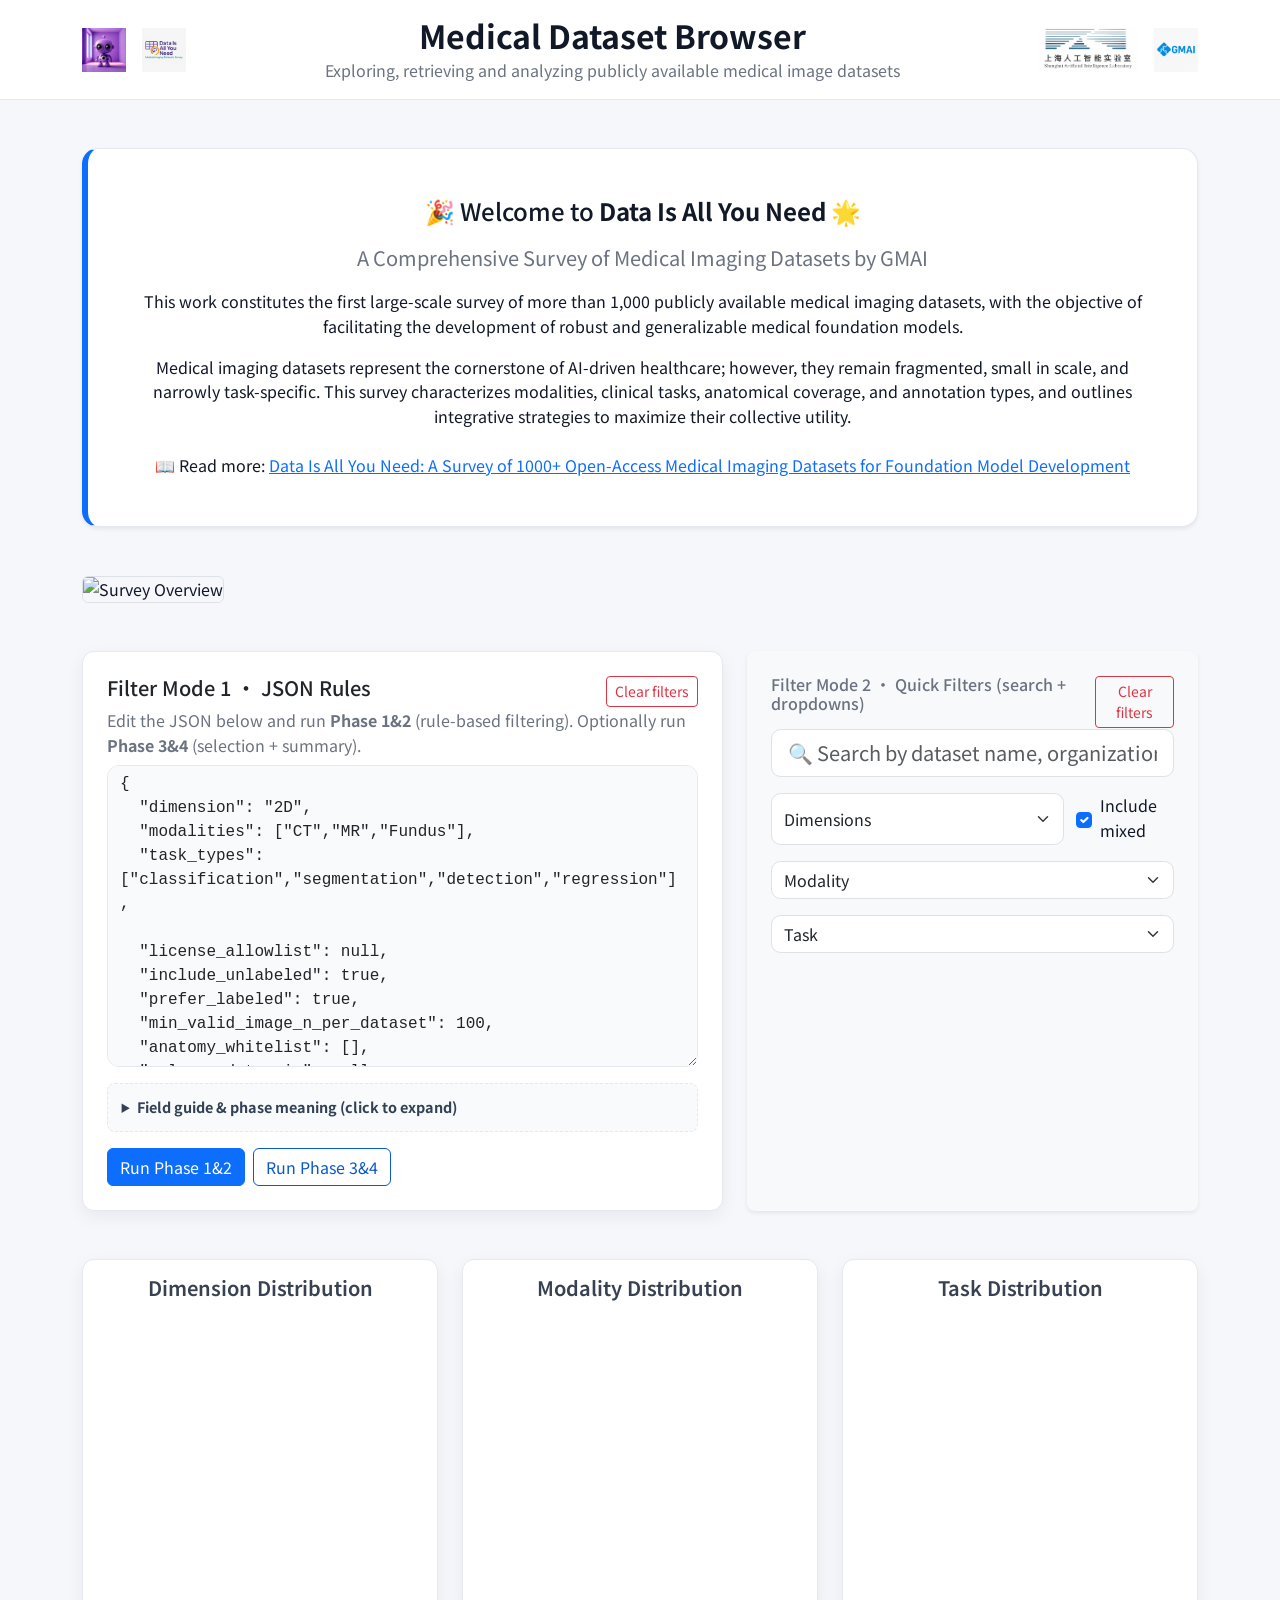
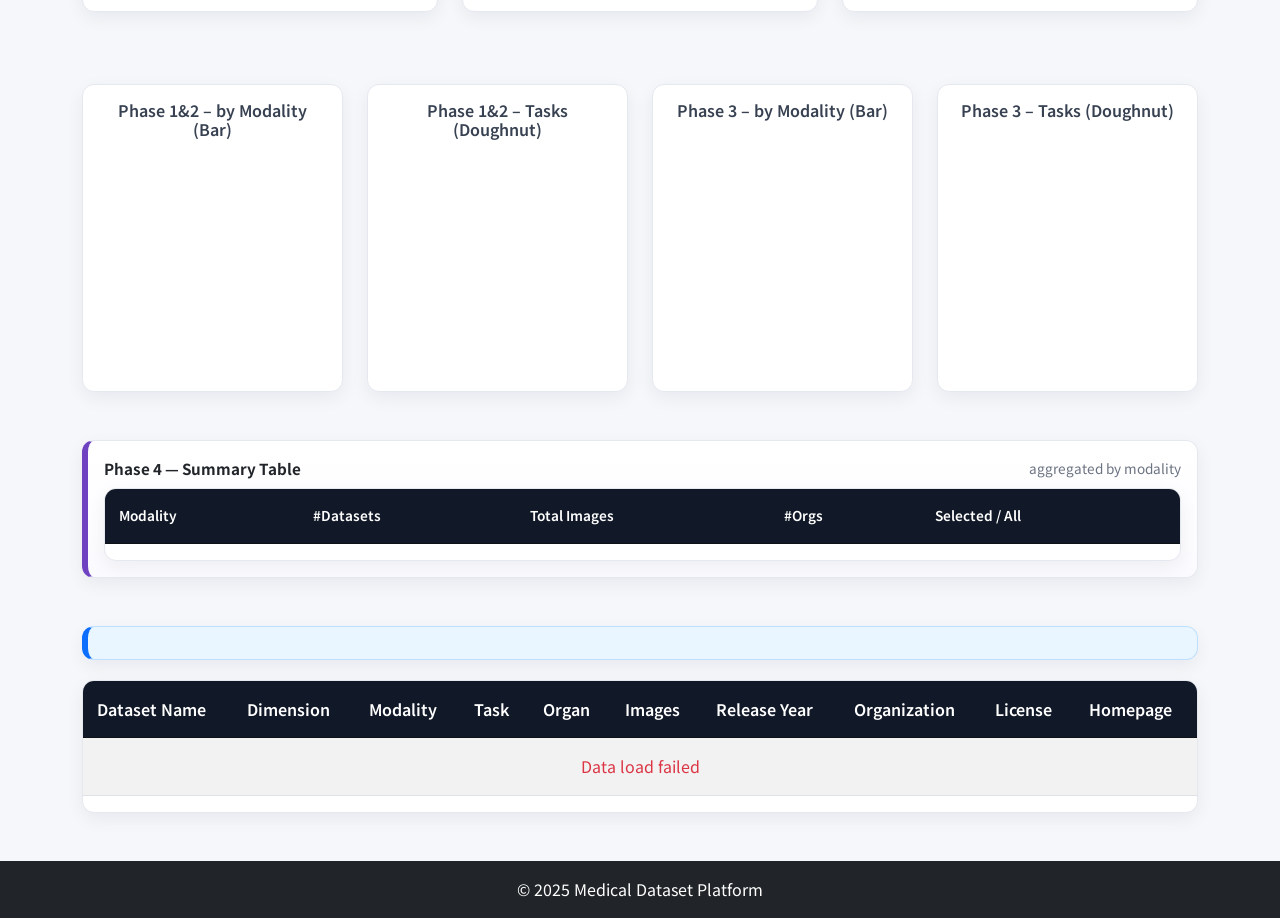
==== commit 5469481a: "update: mode clear buttons, mode switch auto-clear, UI tweaks" ====
--- a/index.html
+++ b/index.html
@@ -92,7 +92,10 @@
         <!-- Mode 1: JSON Rules -->
         <div class="col-lg-7">
           <section class="card p-3 p-md-4 h-100">
-            <h5 class="mb-2">Filter Mode 1 · JSON Rules</h5>
+            <div class="d-flex align-items-center justify-content-between">
+              <h5 class="mb-2">Filter Mode 1 · JSON Rules</h5>
+              <button id="btn-clear-mode1" class="btn btn-sm btn-outline-danger">Clear filters</button>
+            </div>
             <p class="text-muted mb-2">
               Edit the JSON below and run <strong>Phase 1&2</strong> (rule-based filtering). Optionally run <strong>Phase 3&4</strong> (selection + summary).
             </p>
@@ -159,7 +162,10 @@
         <!-- Mode 2: Quick Filters -->
         <div class="col-lg-5">
           <section id="filters" class="p-4 bg-light rounded-3 shadow-sm h-100">
-            <h6 class="mb-3 text-muted">Filter Mode 2 · Quick Filters (search + dropdowns)</h6>
+            <div class="d-flex align-items-center justify-content-between">
+              <h6 class="mb-3 text-muted">Filter Mode 2 · Quick Filters (search + dropdowns)</h6>
+              <button id="btn-clear-mode2" class="btn btn-sm btn-outline-danger">Clear filters</button>
+            </div>
             <div class="row g-3 align-items-center">
               <div class="col-12">
                 <input
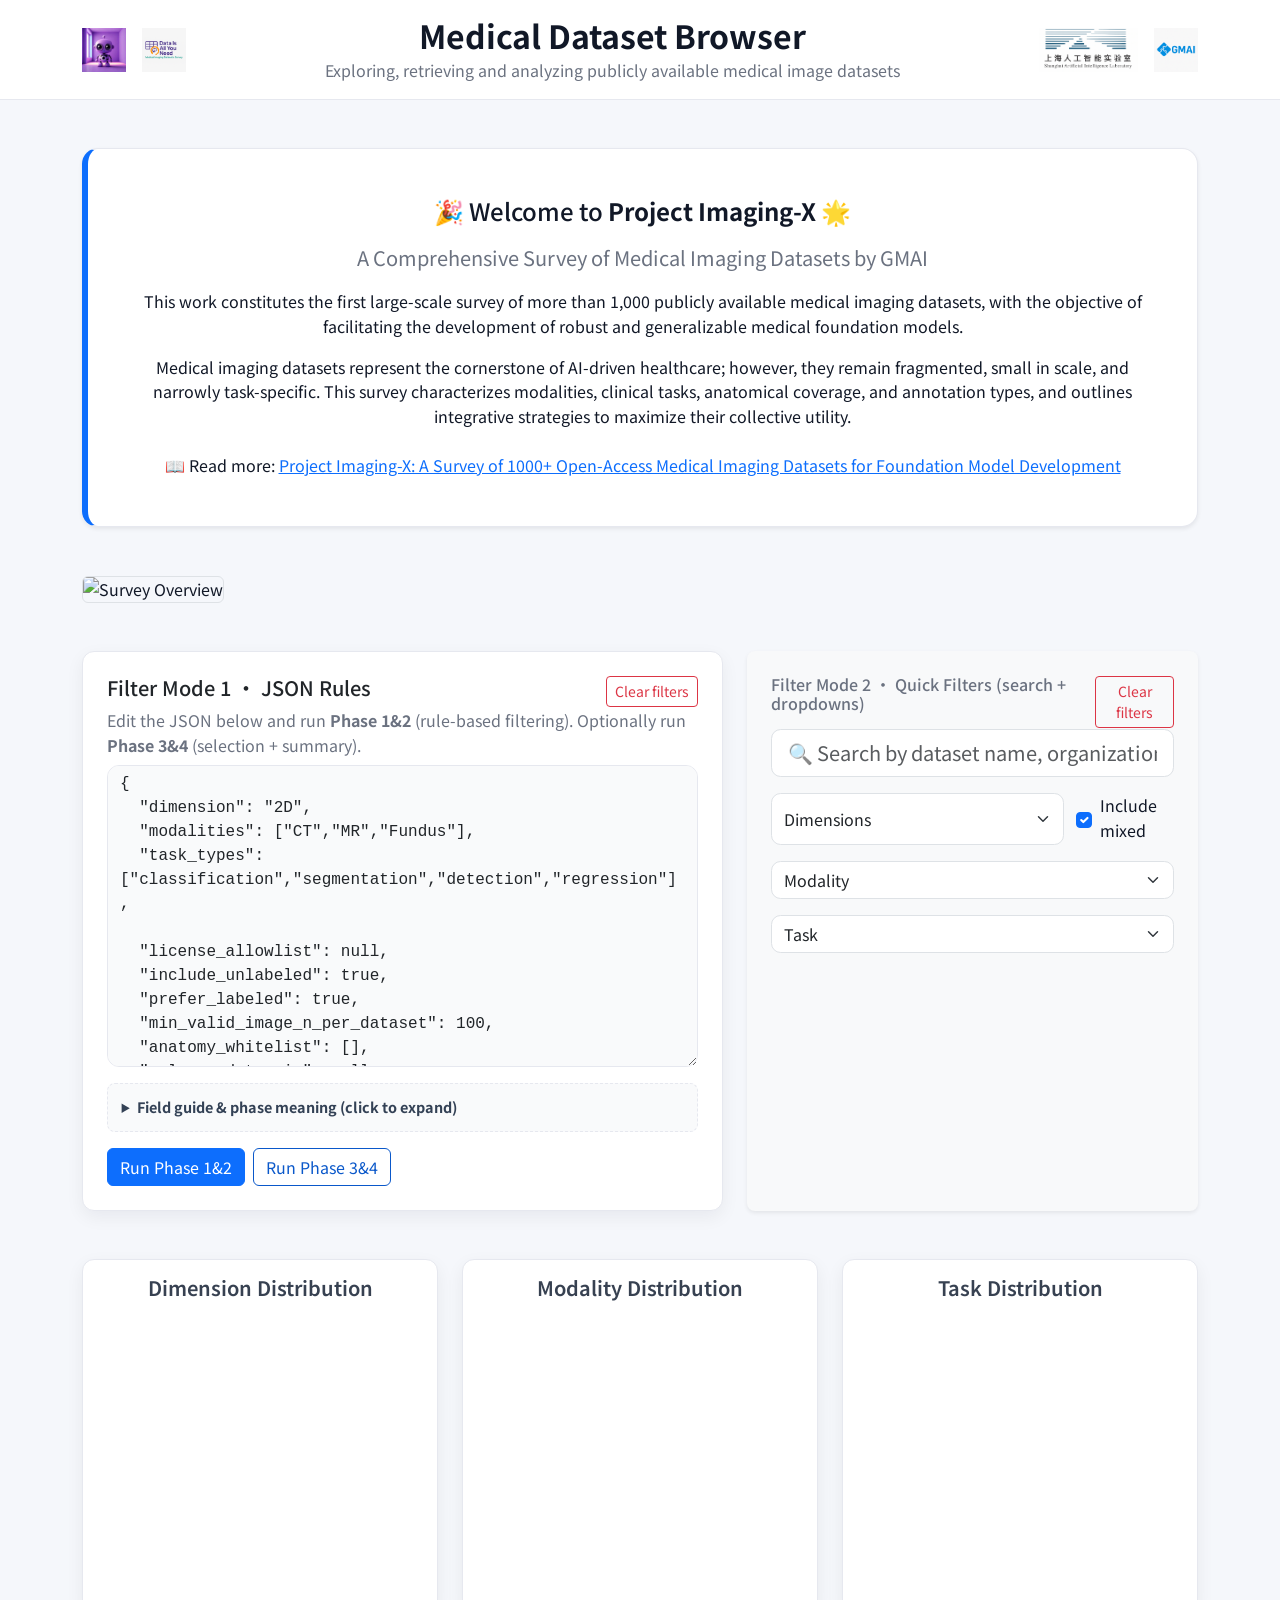
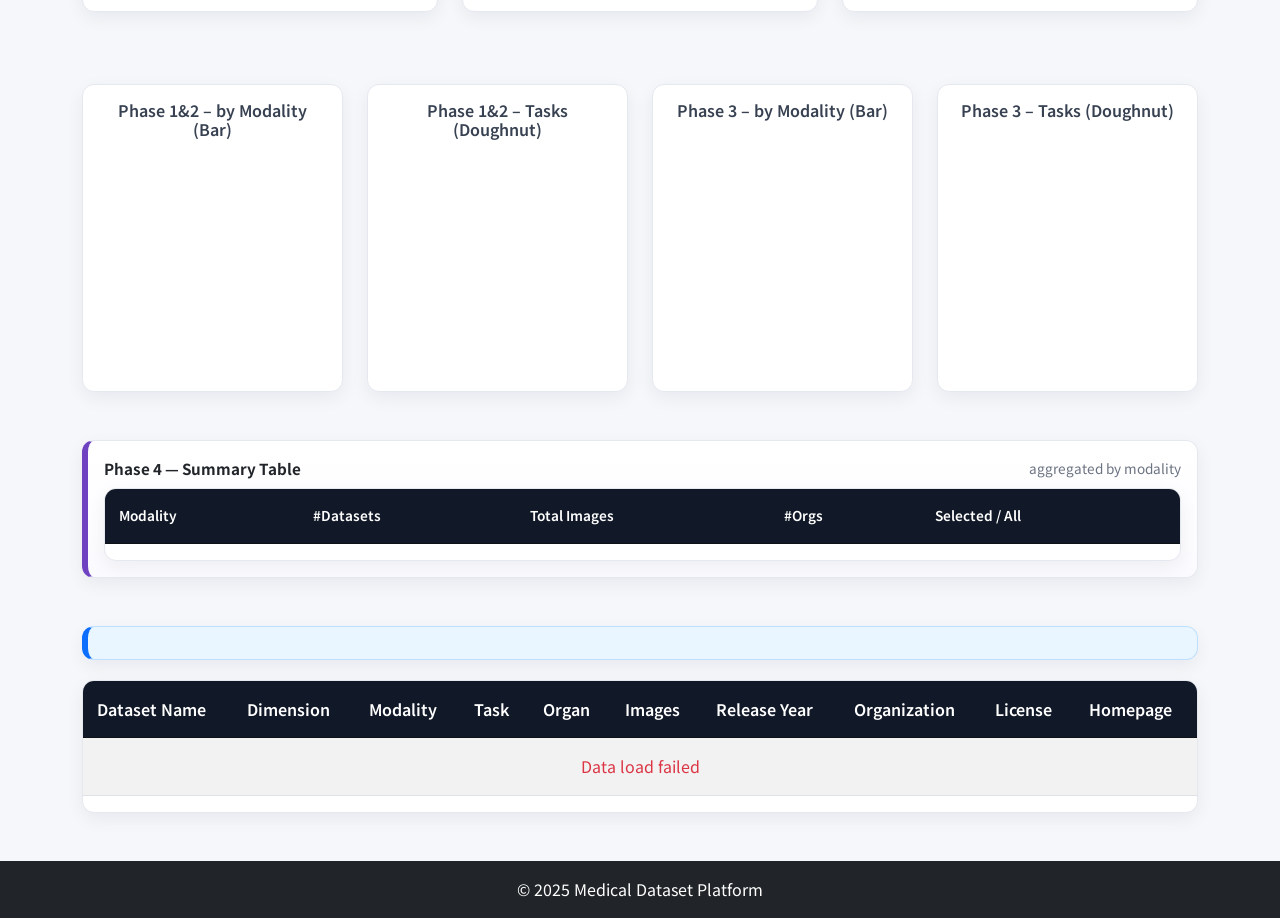
==== commit ed759d7f: "project-imaging-x" ====
--- a/index.html
+++ b/index.html
@@ -60,7 +60,7 @@
   <main class="container my-5">
     <!-- Intro -->
     <section class="intro-box p-4 p-md-5 mb-5 text-center shadow-sm">
-      <h4 class="mb-3">🎉 Welcome to <strong>Data Is All You Need</strong> 🌟</h4>
+      <h4 class="mb-3">🎉 Welcome to <strong>Project Imaging-X</strong> 🌟</h4>
       <p class="lead mb-3">A Comprehensive Survey of Medical Imaging Datasets by GMAI</p>
       <p>
         This work constitutes the first large-scale survey of more than 1,000 publicly available medical imaging datasets,
@@ -73,7 +73,7 @@
       </p>
       <p class="mt-4 mb-0">
         📖 Read more:
-        <a href="#" class="text-decoration-underline">Data Is All You Need: A Survey of 1000+ Open-Access Medical Imaging Datasets for Foundation Model Development</a>
+        <a href="https://github.com/uni-medical/Project-Imaging-X" class="text-decoration-underline">Project Imaging-X: A Survey of 1000+ Open-Access Medical Imaging Datasets for Foundation Model Development</a>
       </p>
     </section>
 
